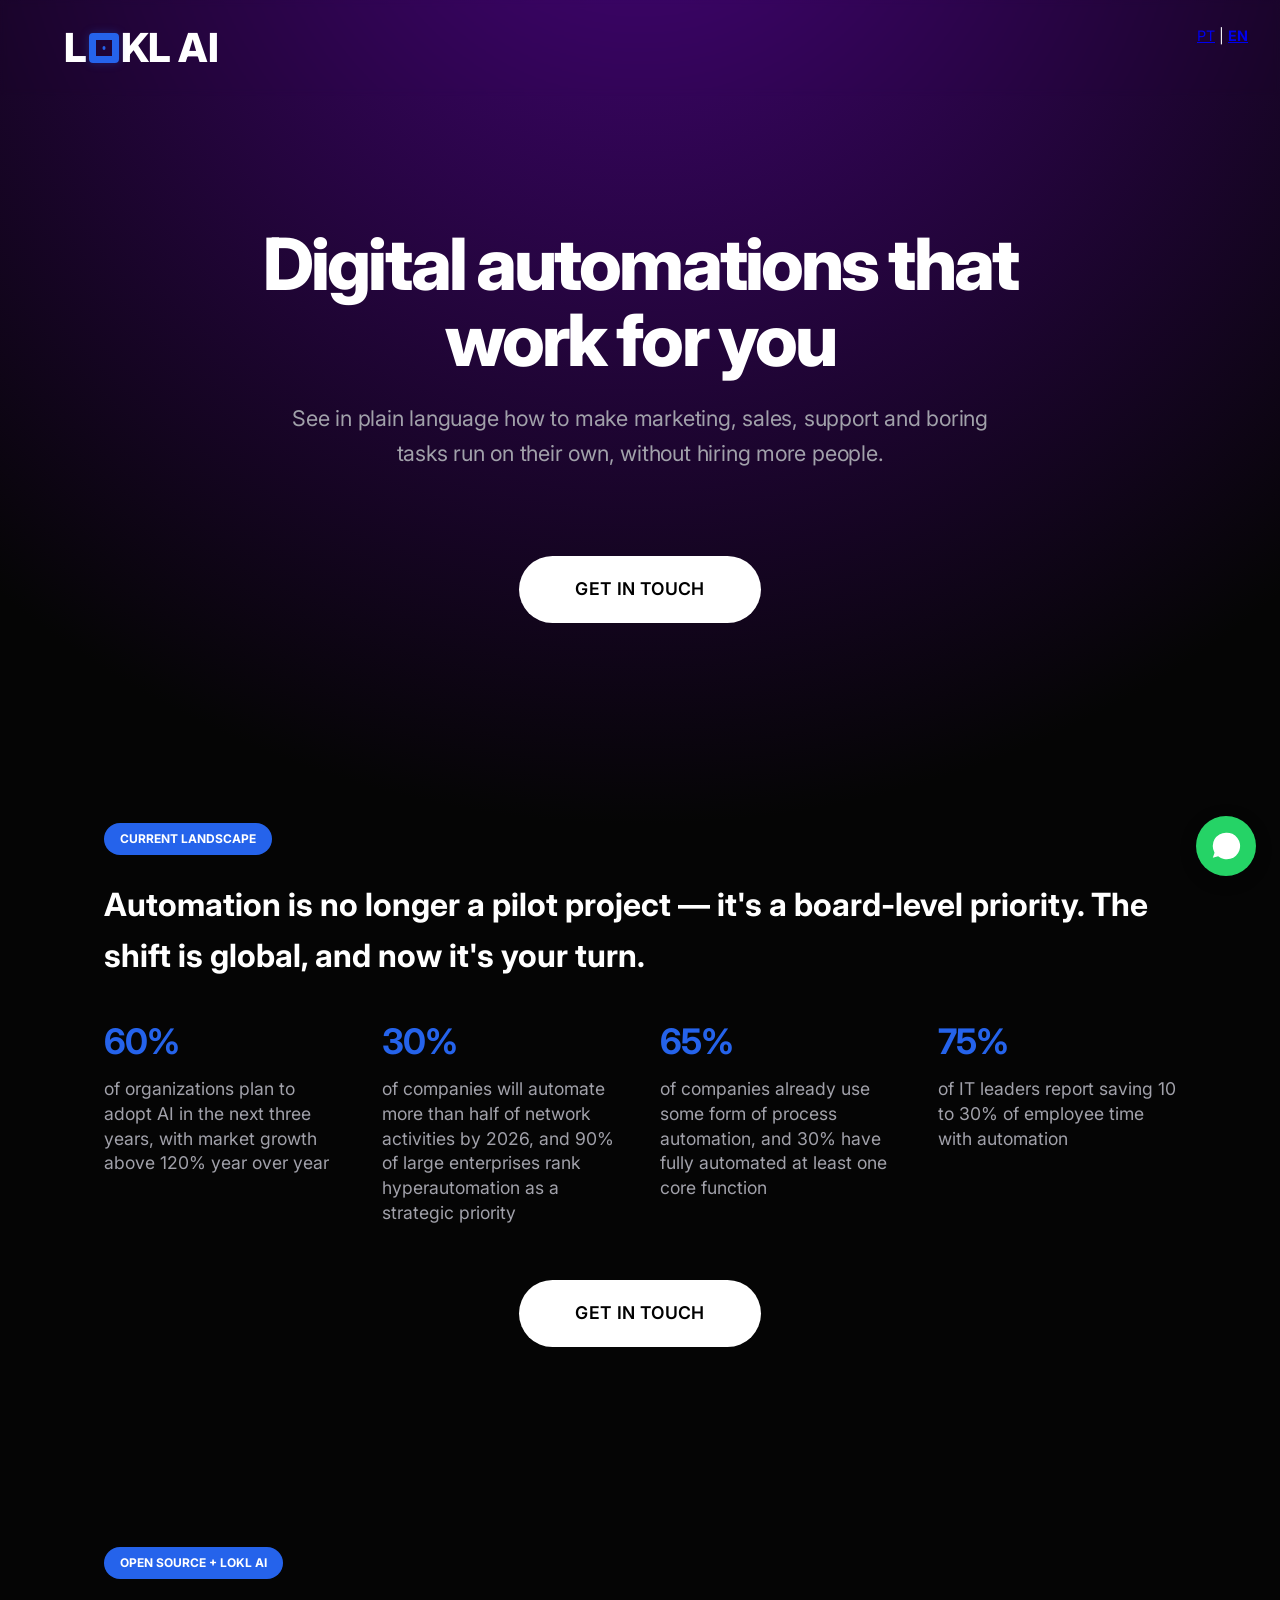
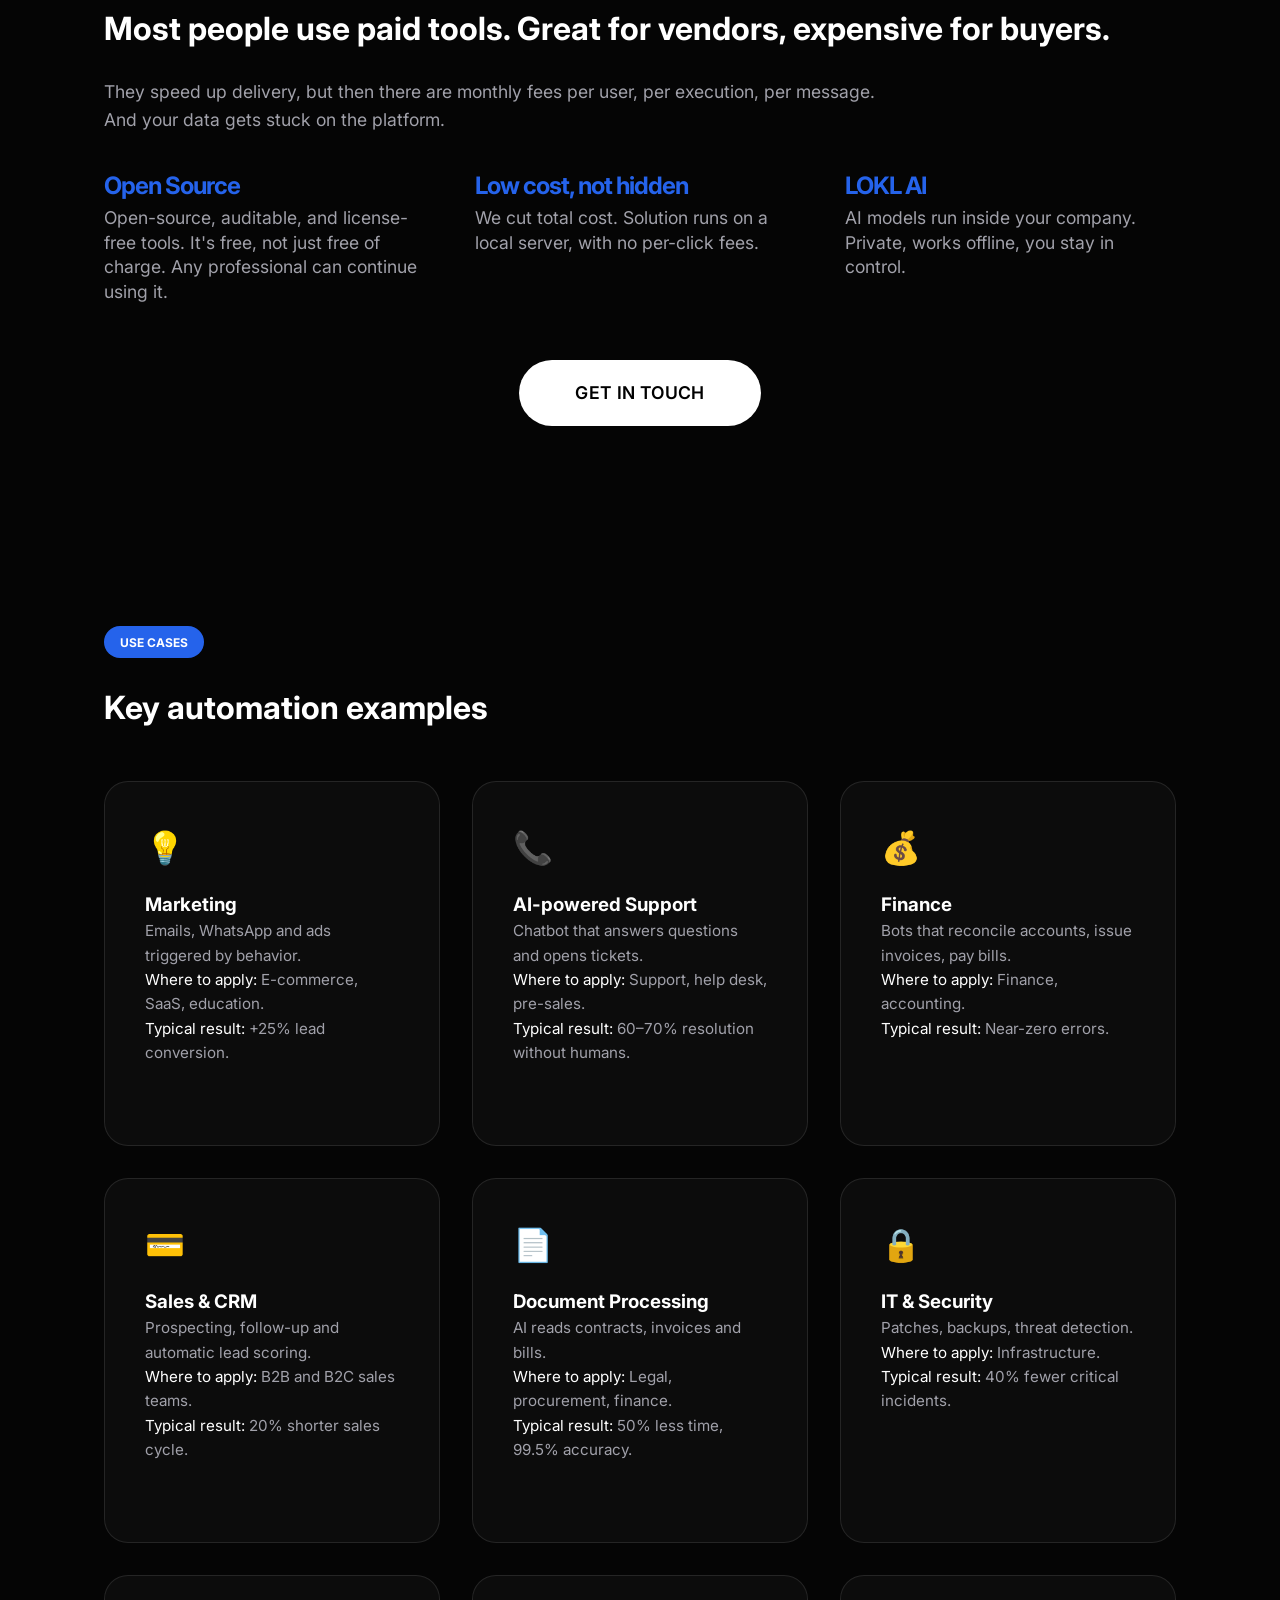
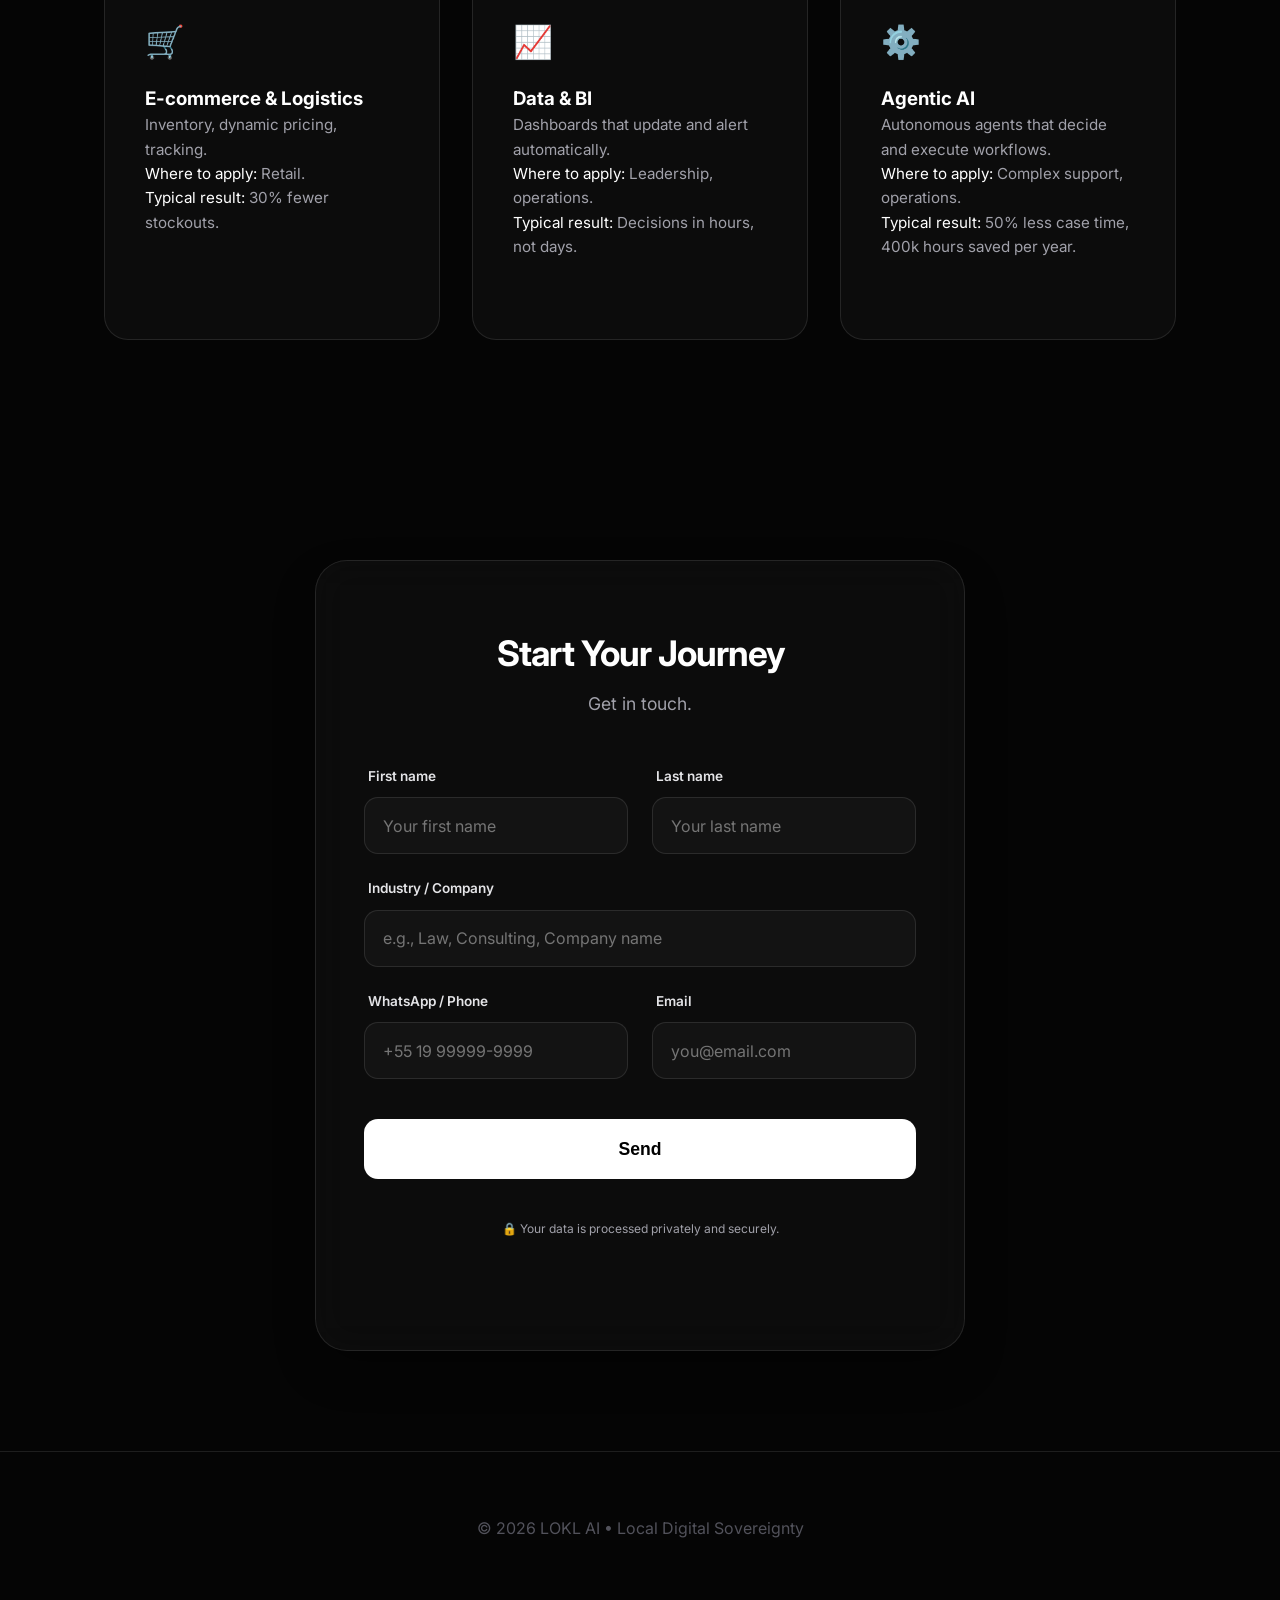
==== en/index.html @ a1f2c8d3 "Widget WA, ajustes diversos." ====
<!DOCTYPE html>
<html lang="en">
<head>
    <!-- Google tag (gtag.js) -->
    <script async src="https://www.googletagmanager.com/gtag/js?id=G-Y2LW115CS9"></script>
    <script>
      window.dataLayer = window.dataLayer || [];
      function gtag(){dataLayer.push(arguments);}
      gtag('js', new Date());

      gtag('config', 'G-Y2LW115CS9');
    </script>

    <meta charset="UTF-8">
    <title>Digital Automation Management in Campinas | Rafael Selmi</title>
    <meta name="description" content="Open-source automations with local AI. No expensive subscriptions. We map, build and manage your marketing, sales and support workflows.">
    <meta name="viewport" content="width=device-width, initial-scale=1">
    <meta name="robots" content="index, follow">
    <link rel="canonical" href="https://lokl.ai/en/">
    <link rel="alternate" hreflang="pt-BR" href="https://lokl.ai/">
    <link rel="alternate" hreflang="en" href="https://lokl.ai/en/">
    <link rel="alternate" hreflang="x-default" href="https://lokl.ai/">

    <!-- Open Graph -->
    <meta property="og:title" content="Digital Automation Management in Campinas">
    <meta property="og:description" content="Open-source solutions and Local AI for your business.">
    <meta property="og:type" content="website">
    <meta property="og:url" content="https://lokl.ai/en/">
    <meta property="og:image" content="https://lokl.ai/img/capa.jpg">

    <!-- Twitter -->
    <meta name="twitter:card" content="summary_large_image">

    <link rel="icon" href="/assets/favicon.ico">
    <link rel="apple-touch-icon" sizes="180x180" href="/assets/apple-touch-icon.png">
    <link rel="icon" type="image/png" sizes="32x32" href="/assets/favicon-32x32.png">
    <link rel="icon" type="image/png" sizes="16x16" href="/assets/favicon-16x16.png">
    <link rel="manifest" href="/assets/site.webmanifest">
    <link rel="preconnect" href="https://fonts.googleapis.com">
    <link href="https://fonts.googleapis.com/css2?family=Inter:wght@300;400;600;800&display=swap" rel="stylesheet">
    <link rel="stylesheet" href="/style.css">

<script type="application/ld+json">
{
  "@context": "https://schema.org",
  "@graph": [
    {
      "@type": "LocalBusiness",
      "name": "Rafael Selmi - Digital Automations",
      "description": "Implementation of open-source automations with local AI in Campinas",
      "url": "https://lokl.ai/en",
      "telephone": "+55-19-98882-0402",
      "address": {
        "@type": "PostalAddress",
        "addressLocality": "Campinas",
        "addressRegion": "SP",
        "addressCountry": "BR"
      },
      "areaServed": "Worldwide",
      "priceRange": "$$"
    },
    {
      "@type": "FAQPage",
      "mainEntity": [
        {
          "@type": "Question",
          "name": "Can I automate without paying a monthly fee?",
          "acceptedAnswer": {
            "@type": "Answer",
            "text": "Yes. Using open-source tools like n8n, Rasa and Ollama, you can run everything locally with zero license cost. You only pay for infrastructure, with no per-user or per-execution fees."
          }
        },
        {
          "@type": "Question",
          "name": "How long does it take to implement the first automation?",
          "acceptedAnswer": {
            "@type": "Answer",
            "text": "Simple projects like WhatsApp support or email sending take 5 to 10 business days. Projects with local AI and ERP/CRM integration take 3 to 6 weeks, depending on complexity."
          }
        },
        {
          "@type": "Question",
          "name": "Is my data safe with local AI?",
          "acceptedAnswer": {
            "@type": "Answer",
            "text": "Yes. With LOKL AI, models run inside your company, without sending data to external clouds. This ensures full privacy, LGPD compliance, and operation even offline."
          }
        },
        {
          "@type": "Question",
          "name": "Isn't open source more fragile than paid tools?",
          "acceptedAnswer": {
            "@type": "Answer",
            "text": "No. Tools like n8n and Rasa have active communities and auditable code. The difference is you're not locked to a vendor — any professional can continue the project."
          }
        },
        {
          "@type": "Question",
          "name": "What is the typical ROI of an automation project?",
          "acceptedAnswer": {
            "@type": "Answer",
            "text": "Clients report 11% to 30% team time savings, 40% fewer IT incidents, and up to 20% shorter sales cycles. Average payback is 3 to 6 months."
          }
        },
        {
          "@type": "Question",
          "name": "Do you serve outside Campinas?",
          "acceptedAnswer": {
            "@type": "Answer",
            "text": "Yes. Implementation is 100% remote for any country."
          }
        }
      ]
    }
  ]
}
</script>
</head>
<body>

    <div class="bg-glow"></div>

    <header>
        <a href="/en/" class="logo">L<span class="logo-frame"></span>kl AI</a>
        <nav class="lang-switch" style="position:absolute;right:2rem;top:1.5rem;font-size:0.9rem;">
            <a href="/" hreflang="pt-BR">PT</a> | <a href="/en/" hreflang="en"><strong>EN</strong></a>
        </nav>
    </header>

    <main>
    <section class="hero reveal">
        <h1>Digital automations that work for you</h1>
        <p>See in plain language how to make marketing, sales, support and boring tasks run on their own, without hiring more people.</p>
        <div class="cta-container">
            <a href="#contact" class="cta-button">GET IN TOUCH</a>
        </div>
    </section>

    <section class="infra-crisis reveal">
      <div class="crisis-content">
        <span class="badge">Current landscape</span>
        <h2>Automation is no longer a pilot project — it's a board-level priority. The shift is global, and now it's your turn.</h2>
        <div class="stats">
          <div class="stat-item"><strong>60%</strong> <span>of organizations plan to adopt AI in the next three years, with market growth above 120% year over year</span></div>
          <div class="stat-item"><strong>30%</strong> <span>of companies will automate more than half of network activities by 2026, and 90% of large enterprises rank hyperautomation as a strategic priority</span></div>
          <div class="stat-item"><strong>65%</strong> <span>of companies already use some form of process automation, and 30% have fully automated at least one core function</span></div>
          <div class="stat-item"><strong>75%</strong> <span>of IT leaders report saving 10 to 30% of employee time with automation</span></div>
        </div>
        <div class="cta-container"><a href="#contact" class="cta-button">GET IN TOUCH</a></div>
      </div>
    </section>

<section class="open-source">
  <div class="opensource-content">
    <span class="badge">Open Source + LOKL AI</span>
    <h2>Most people use paid tools. Great for vendors, expensive for buyers.</h2>
    <p>They speed up delivery, but then there are monthly fees per user, per execution, per message. And your data gets stuck on the platform.</p>
    <div class="opensource">
      <div class="opensource-item"><strong>Open Source</strong> <span>Open-source, auditable, and license-free tools. It's free, not just free of charge. Any professional can continue using it.</span></div>
      <div class="opensource-item"><strong>Low cost, not hidden</strong> <span>We cut total cost. Solution runs on a local server, with no per-click fees.</span></div>
      <div class="opensource-item"><strong>LOKL AI</strong> <span>AI models run inside your company. Private, works offline, you stay in control.</span></div>
    </div>
    <div class="cta-container"><a href="#contact" class="cta-button">GET IN TOUCH</a></div>
  </div>
</section>

    <section class="infra-crisis reveal">
        <div class="feature-content">
            <span class="badge">Use cases</span>
            <h2>Key automation examples</h2>
        </div>
            <div class="rag-grid">
                <div class="rag-item">
                    <div class="rag-icon">💡</div>
                        <h3>Marketing</h3>
                        <p>Emails, WhatsApp and ads triggered by behavior.<br>
                        <span>Where to apply:</span> E-commerce, SaaS, education.<br>
                    <span>Typical result:</span> +25% lead conversion.</p>
                </div>
                <div class="rag-item">
                    <div class="rag-icon">📞</div>
                    <h3>AI-powered Support</h3>
                        <p>Chatbot that answers questions and opens tickets.<br>
                        <span>Where to apply:</span> Support, help desk, pre-sales.<br>
                        <span>Typical result:</span> 60–70% resolution without humans.</p>
                </div>
                <div class="rag-item">
                    <div class="rag-icon">💰</div>
                        <h3>Finance</h3>
                        <p>Bots that reconcile accounts, issue invoices, pay bills.<br>
                        <span>Where to apply:</span> Finance, accounting.<br>
                        <span>Typical result:</span> Near-zero errors.</p>
                </div>
                <div class="rag-item">
                    <div class="rag-icon">💳</div>
                        <h3>Sales & CRM</h3>
                        <p>Prospecting, follow-up and automatic lead scoring.<br>
                        <span>Where to apply:</span> B2B and B2C sales teams.<br>
                        <span>Typical result:</span> 20% shorter sales cycle.</p>
                </div>
                <div class="rag-item">
                    <div class="rag-icon">📄</div>
                        <h3>Document Processing</h3>
                        <p>AI reads contracts, invoices and bills.<br>
                        <span>Where to apply:</span> Legal, procurement, finance.<br>
                        <span>Typical result:</span> 50% less time, 99.5% accuracy.</p>
                </div>
                <div class="rag-item">
                    <div class="rag-icon">🔒</div>
                        <h3>IT & Security</h3>
                        <p>Patches, backups, threat detection.<br>
                        <span>Where to apply:</span> Infrastructure.<br>
                        <span>Typical result:</span> 40% fewer critical incidents.</p>
                </div>
                <div class="rag-item">
                    <div class="rag-icon">🛒</div>
                        <h3>E-commerce & Logistics</h3>
                        <p>Inventory, dynamic pricing, tracking.<br>
                        <span>Where to apply:</span> Retail.<br>
                        <span>Typical result:</span> 30% fewer stockouts.</p>
                </div>
                <div class="rag-item">
                    <div class="rag-icon">📈</div>
                        <h3>Data & BI</h3>
                        <p>Dashboards that update and alert automatically.<br>
                        <span>Where to apply:</span> Leadership, operations.<br>
                        <span>Typical result:</span> Decisions in hours, not days.</p>
                </div>
                <div class="rag-item">
                    <div class="rag-icon">⚙️</div>
                        <h3>Agentic AI</h3>
                        <p>Autonomous agents that decide and execute workflows.<br>
                        <span>Where to apply:</span> Complex support, operations.<br>
                        <span>Typical result:</span> 50% less case time, 400k hours saved per year.</p>
                </div>
        </div>
    </section>

    <section id="contact" class="contact-section reveal">
        <div class="contact-container">
            <h2>Start Your Journey</h2>
            <p>Get in touch.</p>
            <form class="contact-form" action="https://formspree.io/f/xwvrzway" method="POST">
                <div class="form-row">
                    <div class="form-group">
                        <label>First name</label>
                        <input type="text" name="firstName" placeholder="Your first name" required>
                    </div>
                    <div class="form-group">
                        <label>Last name</label>
                        <input type="text" name="lastName" placeholder="Your last name" required>
                    </div>
                </div>
                
                <div class="form-group">
                    <label>Industry / Company</label>
                    <input type="text" name="businessArea" placeholder="e.g., Law, Consulting, Company name">
                </div>

                <div class="form-row">
                    <div class="form-group">
                        <label>WhatsApp / Phone</label>
                        <input type="tel" name="whatsapp" placeholder="+55 19 99999-9999" required>
                    </div>
                    <div class="form-group">
                        <label>Email</label>
                        <input type="email" name="email" placeholder="you@email.com" required>
                    </div>
                </div>

                <button type="submit" class="cta-button-form">Send</button>
                <p class="subtitle" style="font-size: 0.75rem; margin-top: 1rem; text-align: center;">
                    🔒 Your data is processed privately and securely.
                </p>
            </form>
        </div>
    </section>
</main>

    <footer>
        <div class="footer-content">
            <p>&copy; 2026 LOKL AI • Local Digital Sovereignty</p>
        </div>
    </footer>

    <script src="/script.js"></script>

    <!-- WIDGET LOKLAI -->
    <div class="lk-chat-btn" id="lkBtn" aria-label="Abrir chat">
      <svg viewBox="0 0 24 24"><path d="M17.5 14.3c-.3-.2-1.7-.8-2-1-.3-.2-.5-.2-.7.2-.2.3-.8 1-1 1.2-.2.2-.4.2-.7.1-1-.3-2-1-2.7-1.8-.7-.7-1.2-1.6-1.3-1.8-.1-.3 0-.5.1-.7l.5-.6c.1-.2.2-.4.2-.6 0-.2 0-.4-.1-.5L9 7.2c-.2-.5-.5-.4-.7-.4h-.6C7.4 6.8 7 7 6.8 7.4c-.5 1-.5 2 0 3.6.7 1.3 1.6 2.5 2.7 3.6 1.1 1.1 2.3 2 3.6 2.7 1.6.5 2.6.5 3.6 0.4-.2.6-.6.4-1l-.2-.6c-.1-.2-.3-.4z"/><path d="M12 2a10 10 0 0 0-8.6 15l-1.3 3.9 4-1.3A10 10 0 1 0 12 2z"/></svg>
    </div>

    <div class="lk-chat" id="lkChat">
      <div class="lk-h">
        <div class="lk-h-avatar">L</div>
        <div><h4>Loklai</h4><span>Responde em segundos</span></div>
      </div>
      <div class="lk-m" id="lkMsgs"></div>
      <div class="lk-i">
        <input id="lkInput" placeholder="Digite..." autocomplete="off">
        <button id="lkSend">Enviar</button>
      </div>
    </div>

<script src="/widget_v5.js?v=5"></script>
<script src="/form-abandono.js?v=1"></script>

</body>
</html>
---- style.css ----
:root {
    --primary: #ffffff;
    --accent: #2563eb;
    --accent-gradient: linear-gradient(135deg, #2563eb 0%, #7c3aed 100%);
    --bg-dark: #050505;
    --glass: rgba(255, 255, 255, 0.03);
    --border: rgba(255, 255, 255, 0.1);
    --text-muted: #a1a1aa;
}

* { margin: 0; padding: 0; box-sizing: border-box; }

body {
    font-family: 'Inter', sans-serif;
    background-color: var(--bg-dark);
    color: var(--primary);
    overflow-x: hidden;
    line-height: 1.6;
}

/* Fundo Animado */
.bg-glow {
    position: fixed;
    top: 0; left: 0; width: 100%; height: 100%;
    background: radial-gradient(circle at 50% -20%, #440477 0%, #050505 80%);
    z-index: -1;
}

/* --- REVISÃO: LOGO TIPOGRÁFICO --- */
header {
    padding: 1rem 5%; /* Ajuste sutil de padding */
    display: flex;
    justify-content: space-between;
    align-items: center;
    -webkit-backdrop-filter: blur(3px);
    backdrop-filter: blur(3px);
    /* background: rgba(30, 27, 75, 0.3); /* Fundo sutil para o blur funcionar */
    position: sticky;
    top: 0; z-index: 100;
    /* border-bottom: 1px solid var(--border); /* Linha divisória fina */
}

/* --- CORREÇÃO: LOGO TIPOGRÁFICO --- */
.logo {
    font-family: 'Inter', sans-serif;
    font-weight: 800; /* Extra Bold para mais destaque */
    font-size: 2.5rem; /* Aumentamos a escala */
    letter-spacing: -0.01em;
    color: var(--primary);
    display: flex;
    align-items: center;
    text-decoration: none;
    text-transform: uppercase; /* Caixa alta para diferenciar do texto comum */
}

/* O "O" como um Frame Tecnológico */
.logo .logo-frame {
    display: inline-block;
    width: 30px;
    height: 30px;
    border: 7px solid var(--accent); /* Apenas o contorno em azul */
    border-radius: 4px; /* Cantos menos arredondados, mais industrial */
    margin: 0 2px;
    position: relative;
    box-shadow: 0 0 10px rgba(37, 99, 235, 0.3); /* Brilho sutil (glow) */
}

/* Um detalhe dentro do frame (opcional, simula um cursor ou núcleo) */
.logo .logo-frame::after {
    content: '';
    position: absolute;
    top: 50%; left: 50%;
    width: 3px; height: 4px;
    background: var(--accent);
    border-radius: 50%;
    transform: translate(-50%, -50%);
}

.logo:hover .logo-frame {
    border-color: #fff;
    box-shadow: 0 0 15px rgba(255, 255, 255, 0.5);
    transition: all 0.3s ease;
}

/* Esconde o "O" original do texto no HTML */
.logo span {
    display: none;
}

/* Ajuste para o logo em mobile */
@media (max-width: 480px) {
    .logo {
        font-size: 1.8rem; /* Diminui um pouco para não vazar a tela */
    }
    .logo .logo-frame {
        width: 22px;
        height: 22px;
        border-width: 5px;
    }
}

/* Hero Section */
.hero {
    padding: 130px 5% 80px; /* Aumentamos o respiro superior */
    text-align: center;
    max-width: 1024px; /* Estreitamos para a leitura não ficar cansativa */
    margin: 0 auto;
}

.hero h1 {
    font-size: clamp(2.8rem, 7vw, 4.5rem); /* Fonte levemente maior */
    font-weight: 800;
    line-height: 1.05; /* Título mais compacto e imponente */
    letter-spacing: -0.04em; /* Letras mais próximas, estilo Apple/Premium */
    margin-bottom: 1.5rem;
}

.hero p {
    font-size: 1.35rem; /* Texto de apoio mais legível */
    color: var(--text-muted);
    max-width: 700px;
    margin: 0 auto 3.5rem;
    font-weight: 400;
    line-height: 1.6;
    letter-spacing: -0.01em;
}

.hero .cta-container {
    padding-top: 30px;
}

.hero .cta-button {
    padding: 1.2rem 3.5rem;
    font-size: 1.1rem;
    letter-spacing: 0.02em;
}

/* Botões */
.cta-button {
    background: #ffffff; color: #000000;
    padding: 1rem 3rem; border-radius: 100px;
    text-decoration: none; font-weight: 600;
    transition: all 0.3s ease; display: inline-block;
}

.cta-button:hover {
    transform: translateY(-3px);
    box-shadow: 0 15px 30px rgba(37, 99, 235, 0.3);
    background: var(--accent);
    color: #fff; 
}

/* Infra Crisis Section */
.infra-crisis {
    padding: 80px 5%;
    max-width: 1200px;
    margin: 40px auto;
}

.badge {
    background: var(--accent);
    padding: 0.4rem 1rem; border-radius: 50px;
    font-size: 0.75rem; font-weight: 700;
    text-transform: uppercase; display: inline-block; margin-bottom: 1.5rem;
}

.infra-crisis h2 { font-size: clamp(1rem, 5vw, 2rem); margin-bottom: 1.5rem}
.infra-crisis h2 span { color: var(--text-muted); font-weight: 400; }
.infra-crisis p { color: var(--text-muted); max-width: 800px; font-size: 1.1rem; margin-bottom: 2.5rem; }
.infra-crisis .cta-button {
    padding: 1.2rem 3.5rem;
    font-size: 1.1rem;
    letter-spacing: 0.02em;
    text-transform: none; /* Mantém amigável, sem gritar em Caps Lock */
}

/* Ajuste para 4 colunas de impacto */
.stats { 
    display: grid;
    grid-template-columns: repeat(auto-fit, minmax(200px, 1fr));
    gap: 2.5rem; 
    margin-top: 2rem;
}

.stat-item strong { 
    display: block; 
    font-size: 2.2rem; /* Aumentei um pouco o destaque numérico */
    color: var(--accent); 
    letter-spacing: -1px;
    margin-bottom: 0.5rem;
}

.stat-item span { 
    font-size: 1.1rem; 
    color: #a1a1aa; 
    line-height: 1.4;
    display: block;
}

/* Open Source */
.open-source {
    padding: 80px 5%;
    max-width: 1200px;
    margin: 40px auto;
}

.open-source h2 { font-size: clamp(1rem, 5vw, 2rem); margin-bottom: 1.5rem}
.open-source h2 span { color: var(--text-muted); font-weight: 400; }
.open-source p { color: var(--text-muted); max-width: 800px; font-size: 1.1rem; margin-bottom: 2.5rem; }
.open-source .cta-button {
    padding: 1.2rem 3.5rem;
    font-size: 1.1rem;
    letter-spacing: 0.02em;
    text-transform: none; /* Mantém amigável, sem gritar em Caps Lock */
}

.opensource { 
    display: grid;
    grid-template-columns: repeat(auto-fit, minmax(200px, 1fr));
    gap: 2.5rem; 
    margin-top: 2rem;
}

.opensource-item strong { 
    display: block; 
    font-size: 1.5rem; /* Aumentei um pouco o destaque numérico */
    line-height: 1.5rem;
    color: var(--accent); 
    letter-spacing: -1px;
    margin-bottom: 0.5rem;
}

.opensource-item span { 
    font-size: 1.1rem; 
    color: #a1a1aa; 
    line-height: 1.4;
    display: block;
}

.open-source .cta-container {
    padding-top: 55px;
    text-align: center;
}
/* Main Features */
.rag-feature {
    padding: 80px 5%;
    max-width: 1200px;
    margin: 0 auto;
    text-align: center;
}

.rag-grid {
    display: grid;
    grid-template-columns: repeat(auto-fit, minmax(250px, 1fr));
    gap: 2rem;
    margin-top: 3rem;
}

.rag-item {
    background: var(--glass);
    padding: 2.5rem;
    border-radius: 24px;
    border: 1px solid var(--border);
    transition: transform 0.3s ease;
}

.rag-item:hover {
    transform: translateY(-5px);
    border-color: var(--accent);
}

.rag-icon {
    font-size: 2rem;
    margin-bottom: 1rem;
}

.rag-item h4 {
    margin-bottom: 0.8rem;
    color: var(--primary);
}

.rag-item p {
    font-size: 0.95rem;
    color: var(--text-muted);
}

.rag-item p span {
    color: white;
    font-weight: 400;
}

/* Features */
.features {
    display: grid;
    grid-template-columns: repeat(auto-fit, minmax(300px, 1fr));
    gap: 2rem; padding: 4rem 5%;
}

.feature-card {
    background: var(--glass);
    padding: 3rem 2rem; 
    border-radius: 24px;
    border: 1px solid var(--border);
    backdrop-filter: blur(10px);
    display: flex;
    flex-direction: column;
    height: 100%; /* Garante que todos os cards tenham a mesma altura */
}

.feature-card h3 { 
    font-size: 1.4rem; 
    margin-bottom: 1.2rem;
    letter-spacing: -0.02em; /* Títulos mais elegantes */
}

.feature-card p { 
    color: var(--text-muted); 
    font-size: 1rem; 
    line-height: 1.5;
}

.infra-crisis .cta-container {
    padding-top: 55px;
    text-align: center;
}

/* Formulário de Contacto */
.contact-section { 
    padding: 100px 5%; 
    display: flex;
    justify-content: center; /* Garante centralização horizontal */
}

.contact-container {
    width: 100%;
    max-width: 650px; 
    background: var(--glass); 
    padding: 4rem 3rem;
    border-radius: 32px; 
    border: 1px solid var(--border);
    backdrop-filter: blur(20px);
    box-shadow: 0 20px 40px rgba(0,0,0,0.3);
}

.contact-container h2 { 
    text-align: center; 
    margin-bottom: 0.5rem; 
    font-size: 2.2rem; 
    letter-spacing: -1px;
}

.contact-container p { 
    text-align: center; 
    color: var(--text-muted); 
    margin-bottom: 3rem; 
    font-size: 1.1rem;
}

.contact-form { 
    display: flex;
    flex-direction: column;
    gap: 1.5rem; 
}

.form-row { 
    display: grid; 
    grid-template-columns: 1fr 1fr; 
    gap: 1.5rem; 
}

.form-group { 
    display: flex; 
    flex-direction: column; 
    gap: 0.6rem; 
}

.form-group label { 
    font-size: 0.85rem; 
    font-weight: 600; 
    color: #e4e4e7; 
    margin-left: 4px;
}

.form-group input {
    background: rgba(255, 255, 255, 0.03); 
    border: 1px solid var(--border);
    padding: 1.1rem; 
    border-radius: 14px; 
    color: #fff;
    font-family: inherit;
    font-size: 1rem;
    transition: all 0.3s ease;
    width: 100%;
}

.form-group input:focus {
    outline: none;
    border-color: var(--accent);
    background: rgba(255, 255, 255, 0.07);
    box-shadow: 0 0 0 4px rgba(37, 99, 235, 0.1);
}

.cta-button-form {
    background: #fff; 
    color: #000; 
    border: none;
    padding: 1.2rem; 
    border-radius: 14px; 
    font-weight: 700;
    font-size: 1.1rem;
    cursor: pointer; 
    margin-top: 1rem; 
    transition: all 0.3s ease;
}

.cta-button-form:hover { 
    background: var(--accent); 
    color: #fff; 
    transform: translateY(-2px);
}

/* Ajuste Responsivo */
@media (max-width: 600px) {
    .form-row { 
        grid-template-columns: 1fr; 
    }
    .contact-container {
        padding: 2.5rem 1.5rem;
    }
}

/* Footer */
footer { padding: 4rem 5%; text-align: center; border-top: 1px solid var(--border); color: #52525b; }

/* Animações */
.reveal { opacity: 0; transform: translateY(30px); transition: all 0.8s ease-out; }
.reveal.active { opacity: 1; transform: translateY(0); }

@media (max-width: 768px) {
    .form-row { grid-template-columns: 1fr; }
    .hero { padding-top: 80px; }
}

/* ===== LOKLAI WIDGET WHATSAPP - 1 CLIQUE ===== */
.lk-chat-btn{position:fixed;bottom:24px;right:24px;width:60px;height:60px;background:#25D366;border-radius:50%;display:flex;align-items:center;justify-content:center;box-shadow:0 4px 16px rgba(0,0,0,.25);cursor:pointer;z-index:9999;transition:transform.2s}
.lk-chat-btn:hover{transform:scale(1.07)}
.lk-chat-btn svg{width:32px;height:32px;fill:#fff}

.lk-chat{position:fixed;bottom:100px;right:24px;width:360px;max-width:calc(100vw - 32px);height:500px;background:#0b141a;border-radius:16px;box-shadow:0 12px 40px rgba(0,0,0,.4);display:none;flex-direction:column;overflow:hidden;z-index:9999;font-family:system-ui,-apple-system,Segoe UI,Roboto,sans-serif;border:1px solid #222d34}
.lk-chat.open{display:flex;animation:lkUp.25s ease}

@keyframes lkUp{from{opacity:0;transform:translateY(20px)}to{opacity:1;transform:translateY(0)}}

.lk-h{background:#202c33;color:#e9edef;padding:14px 16px;display:flex;align-items:center;gap:12px;border-bottom:1px solid #222d34}
.lk-h-avatar{width:40px;height:40px;background:#25D366;border-radius:50%;display:flex;align-items:center;justify-content:center;font-weight:600;color:#0b141a}
.lk-h h4{margin:0;font-size:15px;font-weight:600}
.lk-h span{font-size:12px;color:#8696a0}

.lk-m{flex:1;padding:16px;overflow-y:auto;background:#0b141a;background-image:url("data:image/svg+xml,%3Csvg width='100' height='100' viewBox='0 0 100 100' xmlns='http://www.w3.org/2000/svg'%3E%3Cpath d='M0 0h100v100H0z' fill='none'/%3E%3Cpath d='M20 20c10-10 30-10 40 0s10 30 0 40-30 10-40 0-10-30 0-40z' fill='%23111b21' fill-opacity='0.3'/%3E%3C/svg%3E")}
.lk-b{max-width:78%;padding:9px 12px;border-radius:8px;margin-bottom:10px;font-size:14px;line-height:1.4;word-wrap:break-word}
.lk-bot{background:#202c33;color:#e9edef;border-top-left-radius:2px}
.lk-user{background:#005c4b;color:#e9edef;margin-left:auto;border-top-right-radius:2px}
.lk-cta{text-align:center;margin:14px 0}
.lk-cta a{background:#25D366;color:#0b141a;padding:11px 20px;border-radius:24px;text-decoration:none;font-size:14px;font-weight:600;display:inline-block;transition:.2s}
.lk-cta a:hover{background:#1ebe5d}

.lk-i{display:flex;padding:10px;background:#202c33;gap:8px;align-items:center;border-top:1px solid #222d34}
.lk-i input{flex:1;padding:11px 14px;border:none;border-radius:20px;outline:none;background:#2a3942;color:#e9edef;font-size:14px}
.lk-i input::placeholder{color:#8696a0}
.lk-i button{background:#25D366;color:#0b141a;border:none;padding:10px 16px;border-radius:20px;cursor:pointer;font-weight:600;font-size:14px}
.lk-i button:hover{background:#1ebe5d}

@media(max-width:480px){.lk-chat{right:16px;left:16px;width:auto;bottom:84px;height:50vh}}
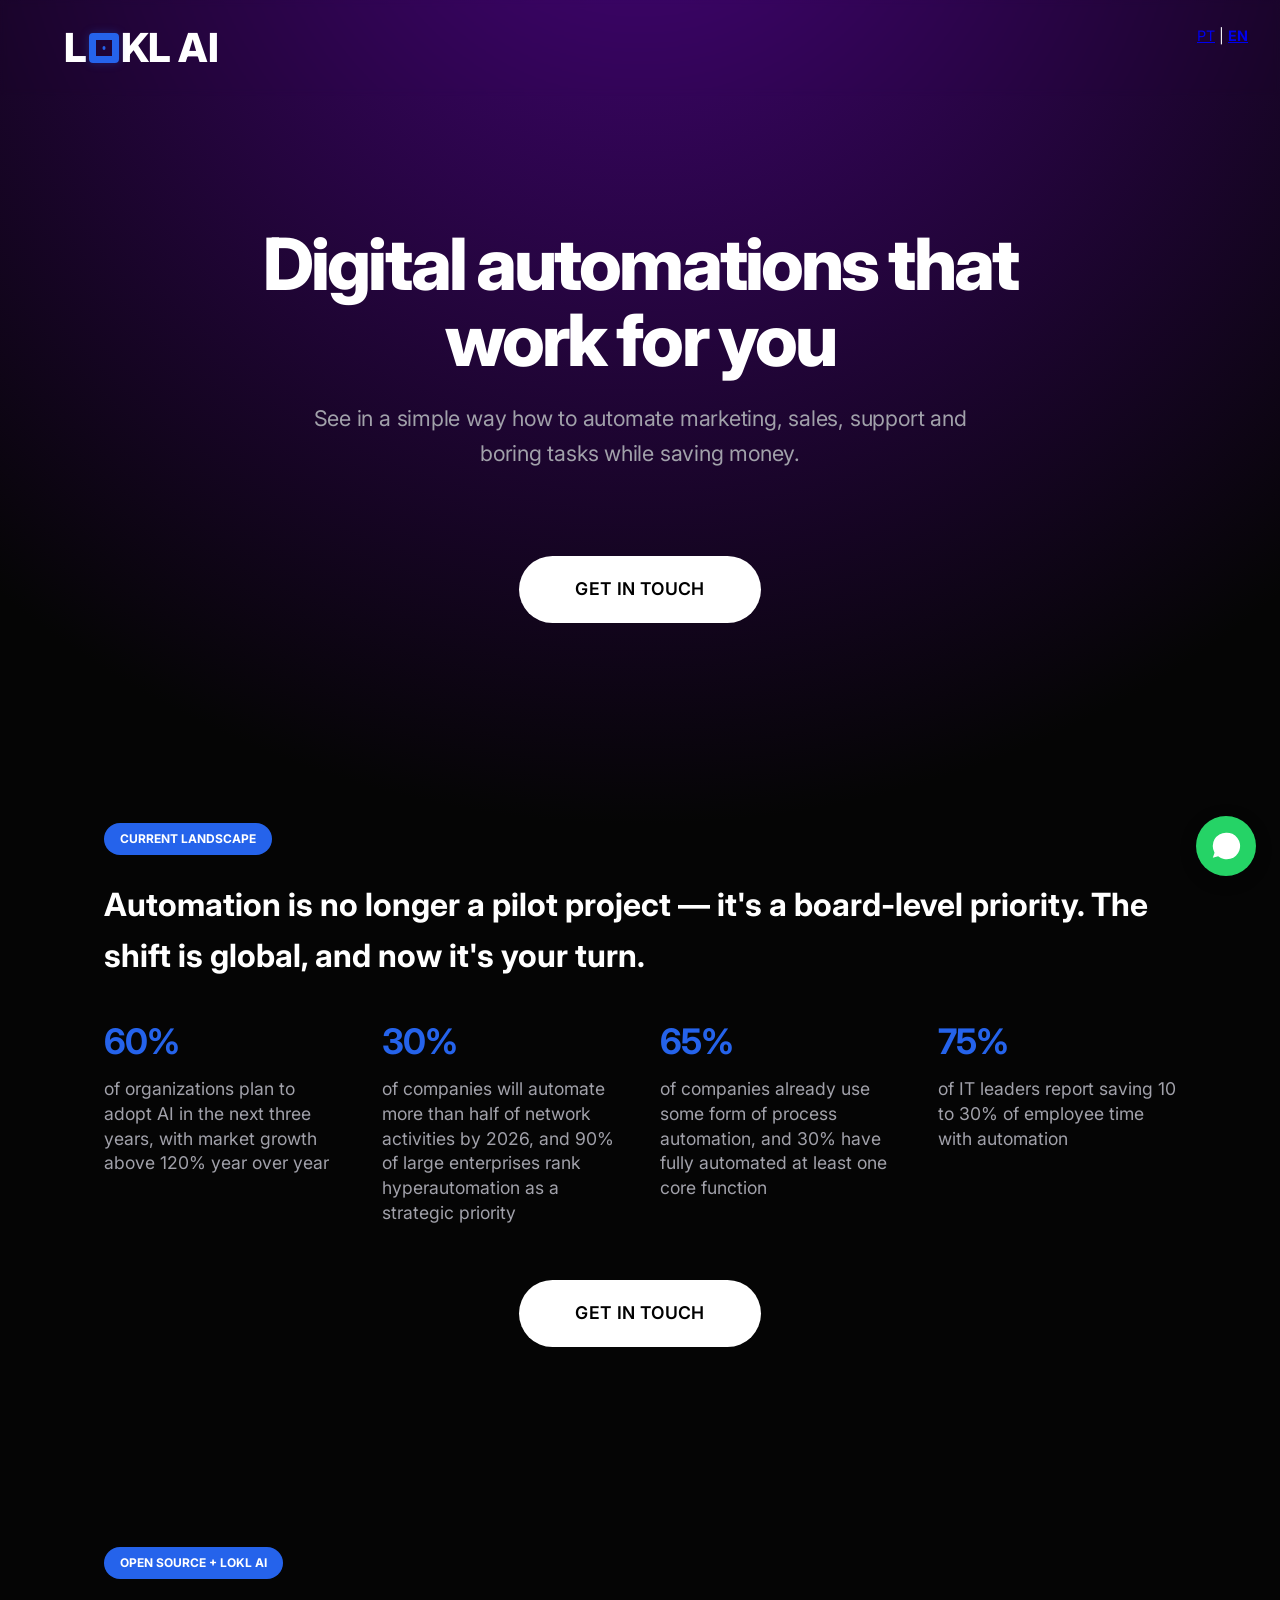
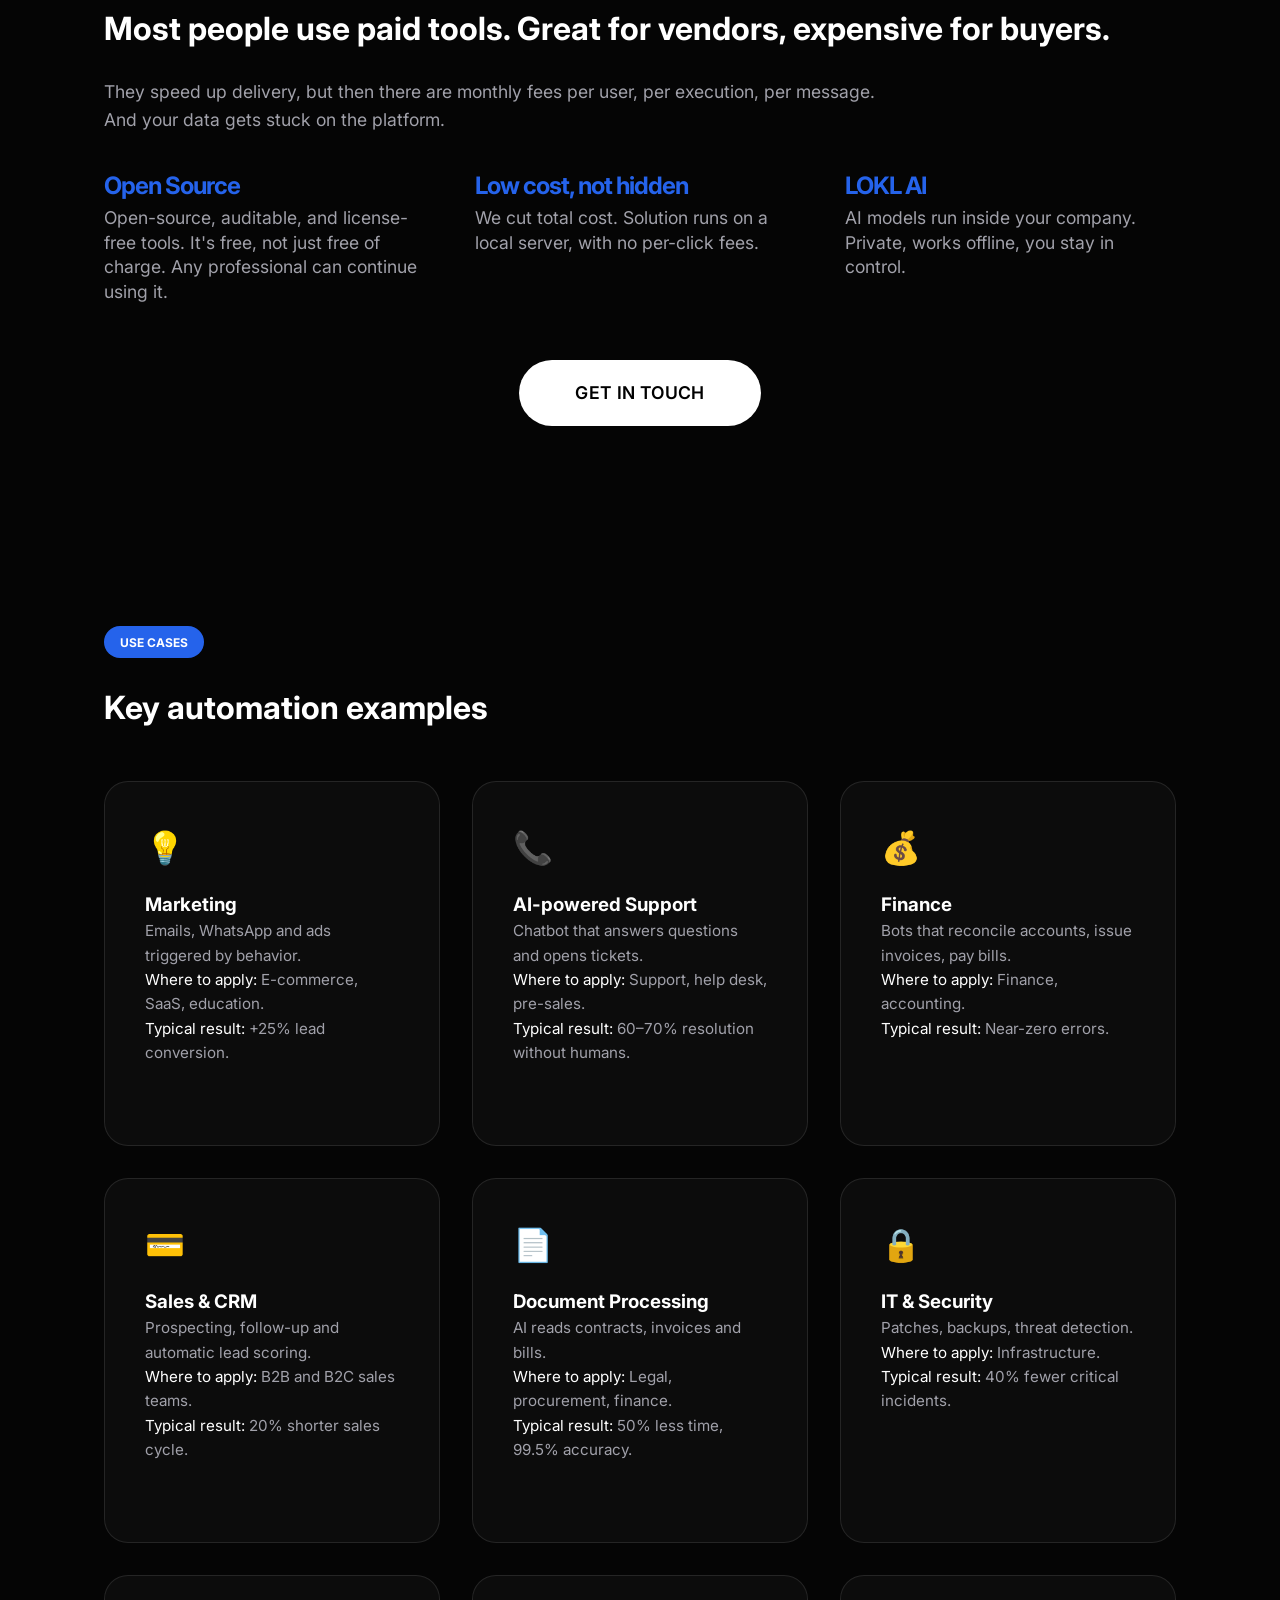
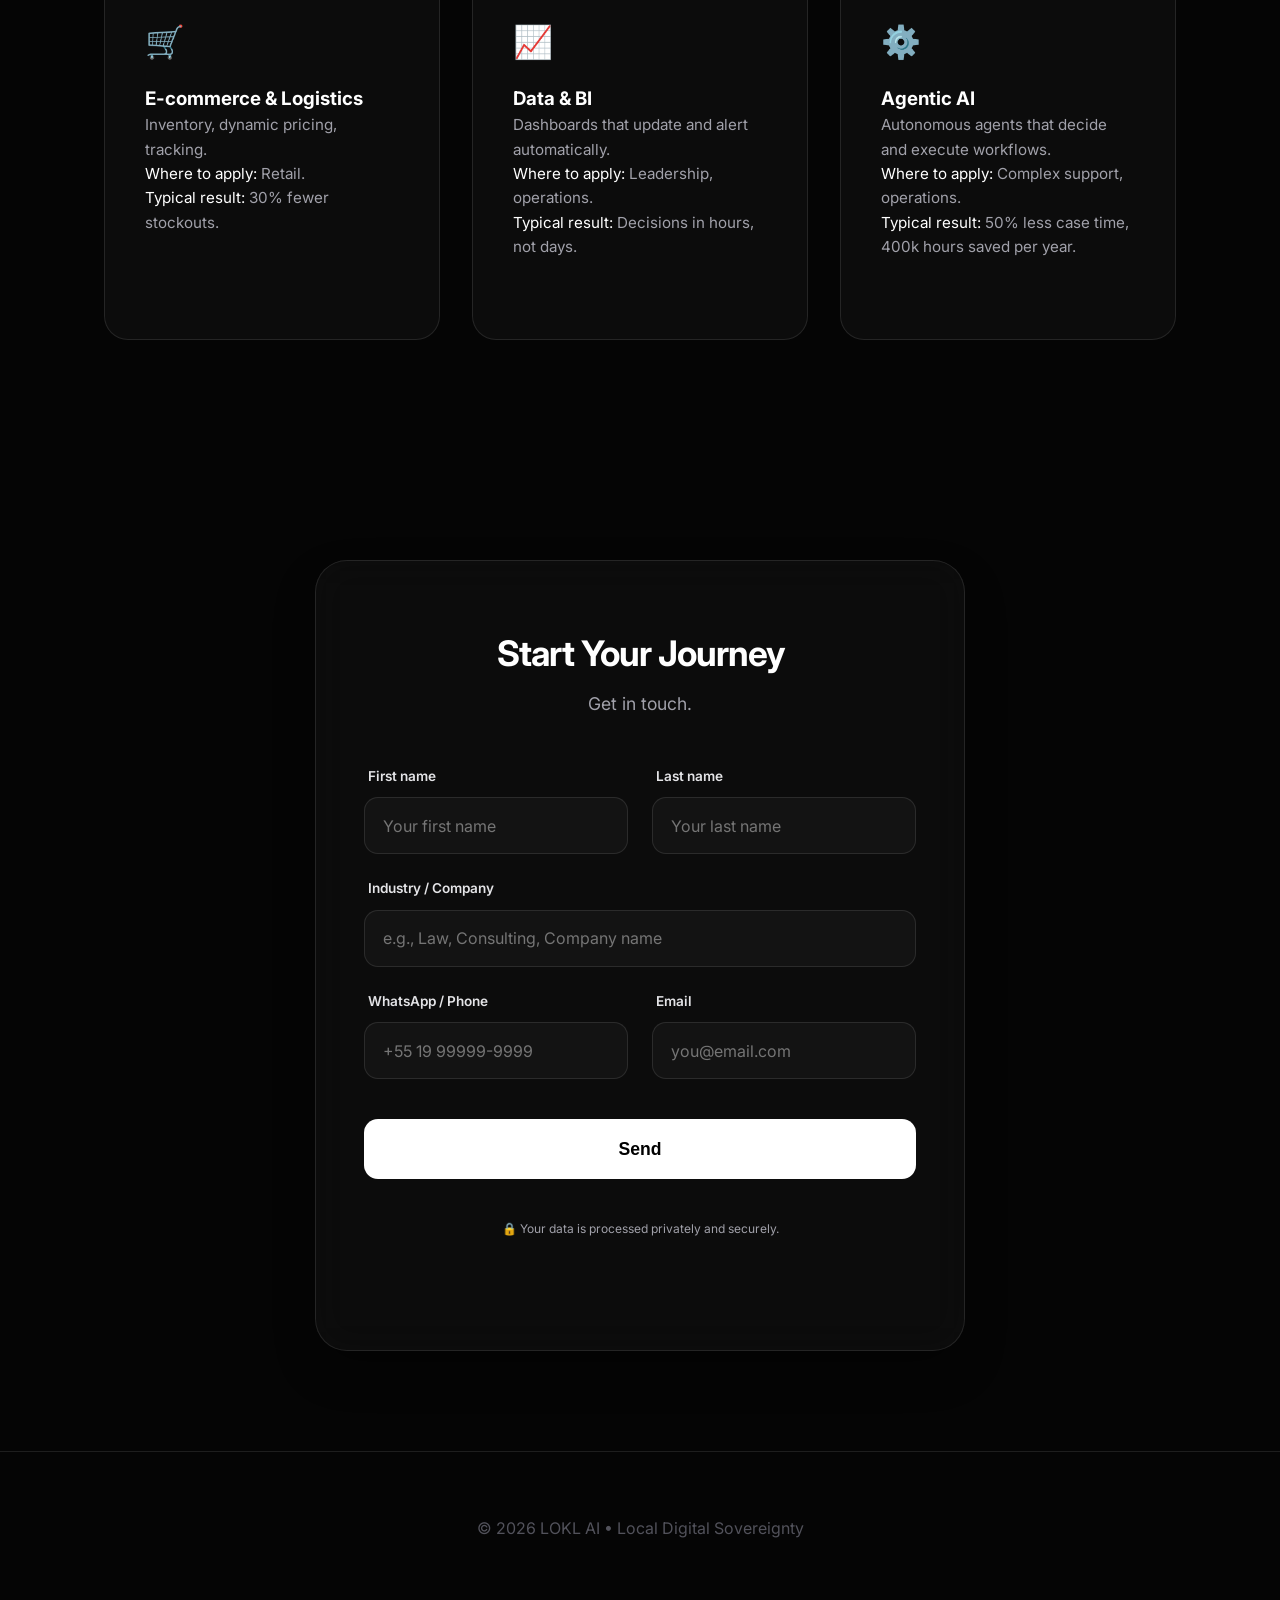
==== commit 4aced588: "Main title updates." ====
--- a/en/index.html
+++ b/en/index.html
@@ -130,7 +130,7 @@
     <main>
     <section class="hero reveal">
         <h1>Digital automations that work for you</h1>
-        <p>See in plain language how to make marketing, sales, support and boring tasks run on their own, without hiring more people.</p>
+        <p>See in a simple way how to automate marketing, sales, support and boring tasks while saving money.</p>
         <div class="cta-container">
             <a href="#contact" class="cta-button">GET IN TOUCH</a>
         </div>
@@ -293,7 +293,7 @@
     <div class="lk-chat" id="lkChat">
       <div class="lk-h">
         <div class="lk-h-avatar">L</div>
-        <div><h4>Loklai</h4><span>Responde em segundos</span></div>
+        <div><h4>LOKL AI</h4><span>Answer in seconds</span></div>
       </div>
       <div class="lk-m" id="lkMsgs"></div>
       <div class="lk-i">
@@ -302,7 +302,7 @@
       </div>
     </div>
 
-<script src="/widget_v5.js?v=5"></script>
+<script src="/widget.js?v=5"></script>
 <script src="/form-abandono.js?v=1"></script>
 
 </body>
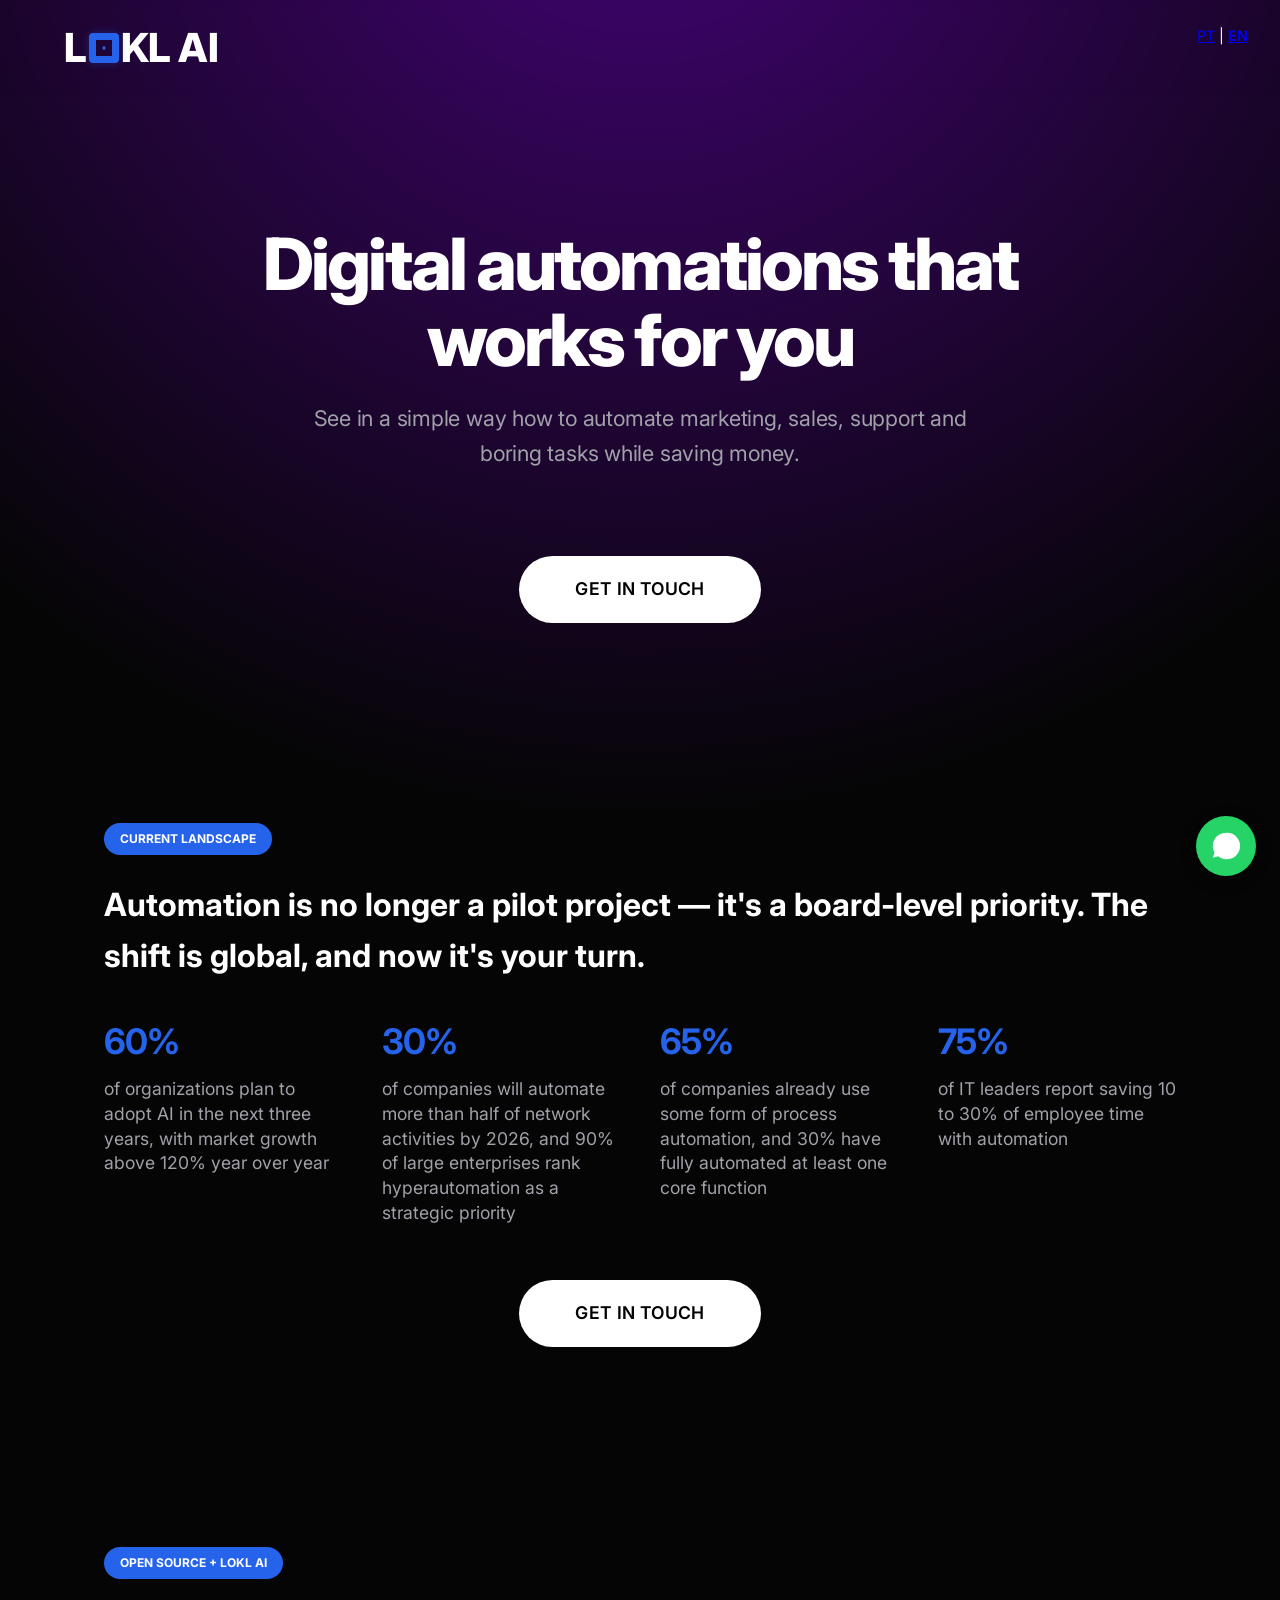
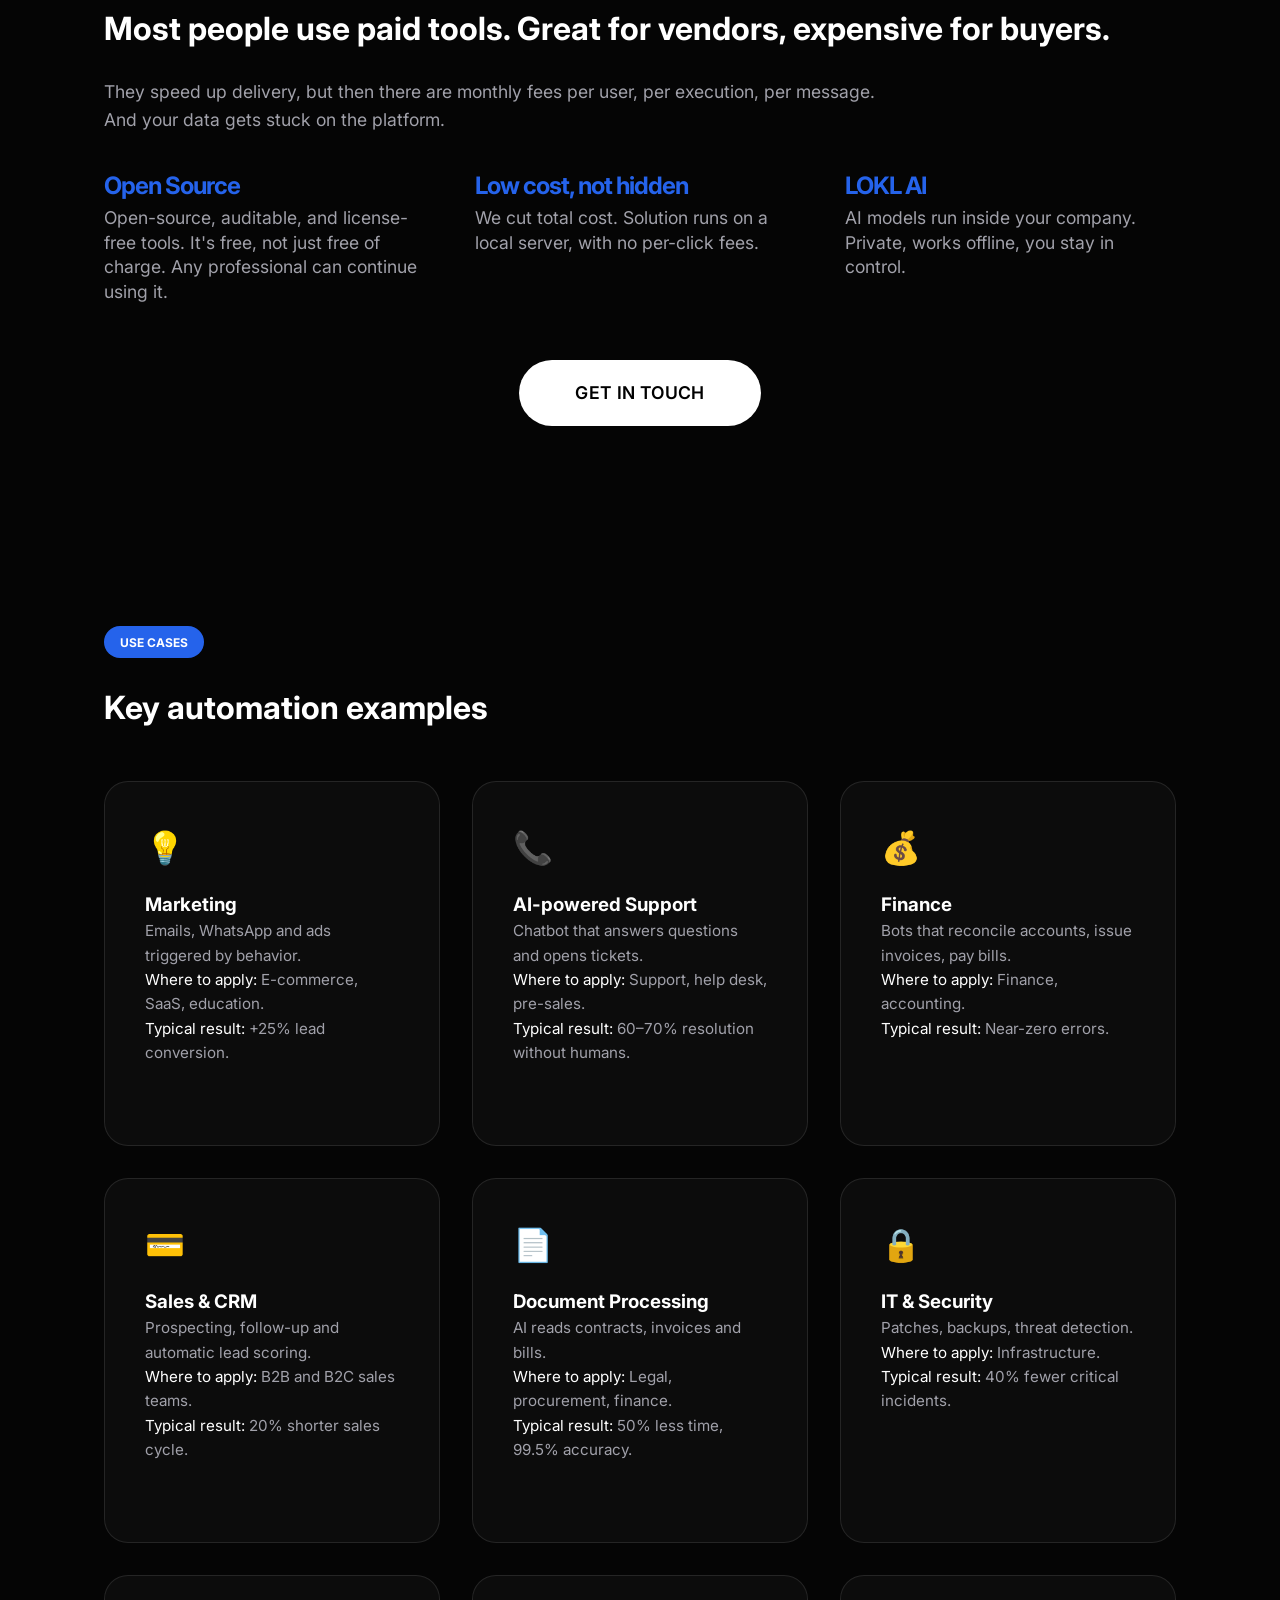
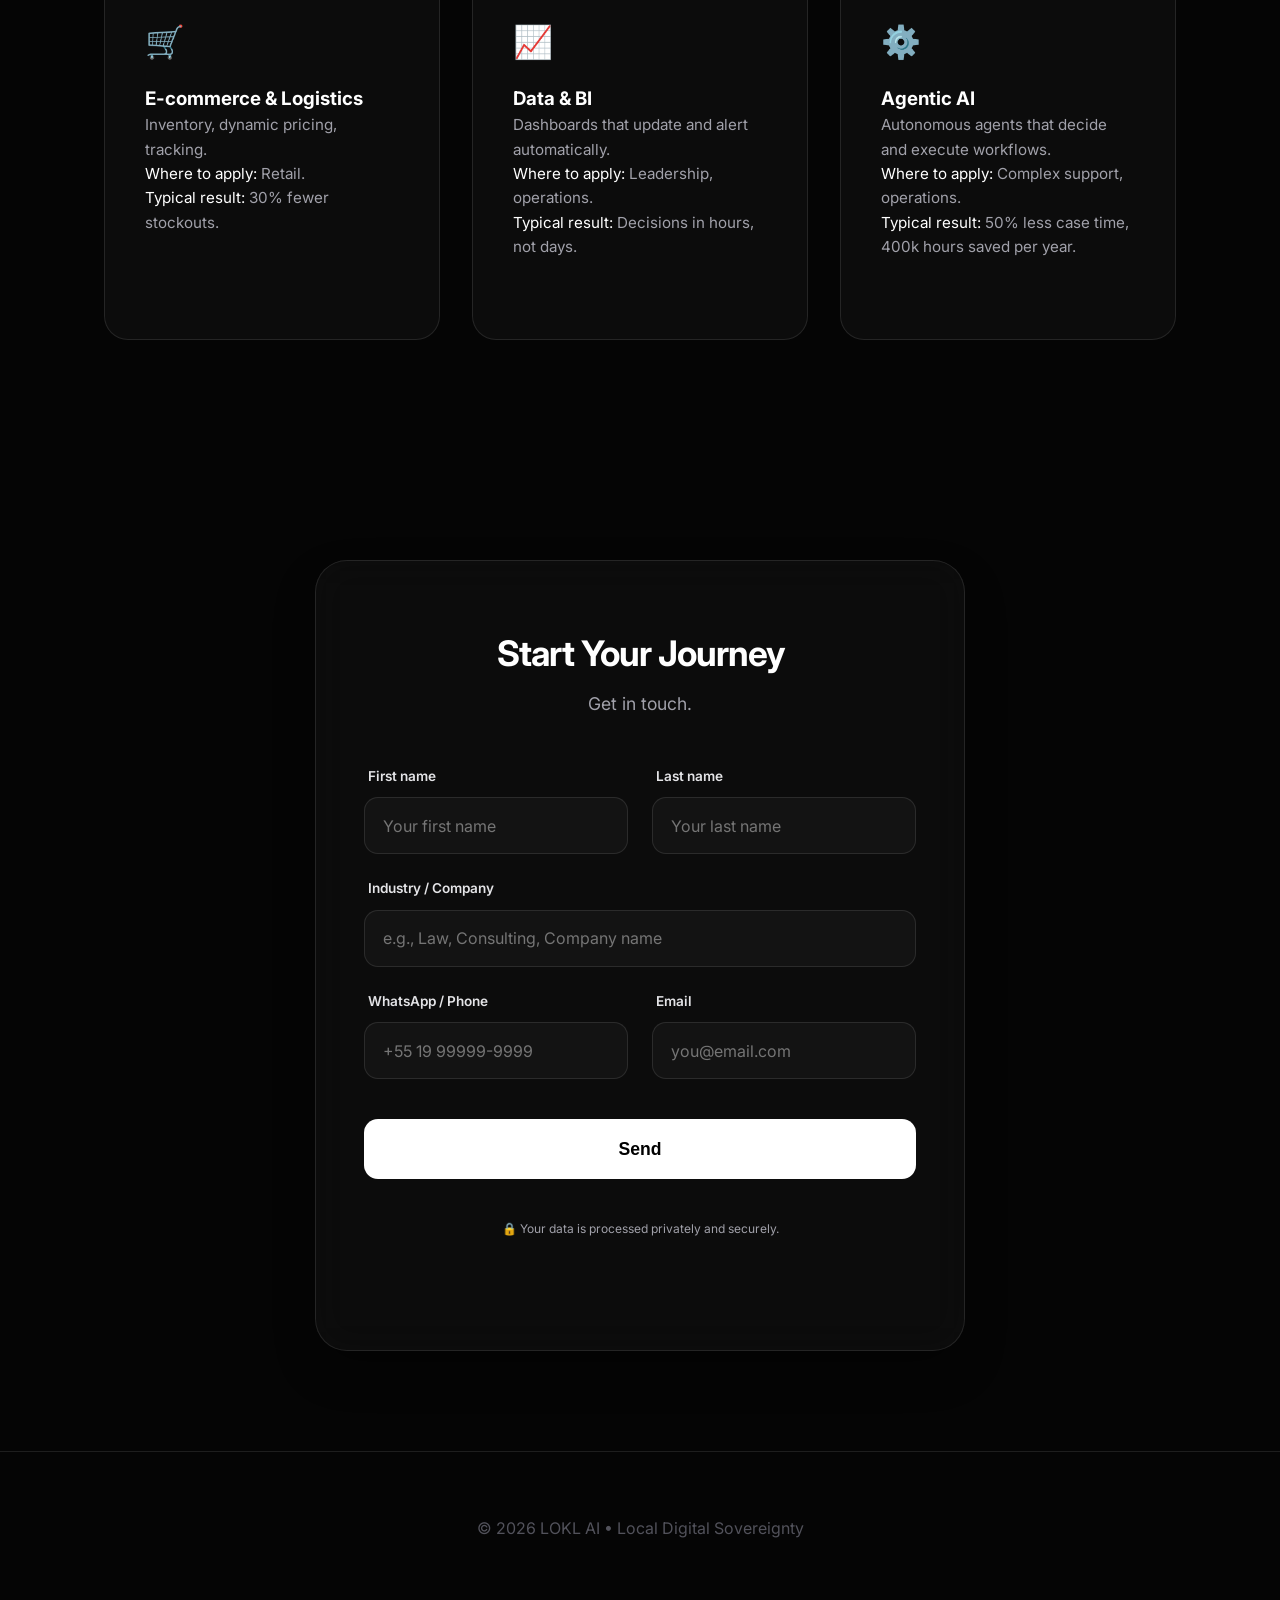
==== commit 963e5e10: "Main title updates." ====
--- a/en/index.html
+++ b/en/index.html
@@ -129,7 +129,7 @@
 
     <main>
     <section class="hero reveal">
-        <h1>Digital automations that work for you</h1>
+        <h1>Digital automations that works for you</h1>
         <p>See in a simple way how to automate marketing, sales, support and boring tasks while saving money.</p>
         <div class="cta-container">
             <a href="#contact" class="cta-button">GET IN TOUCH</a>
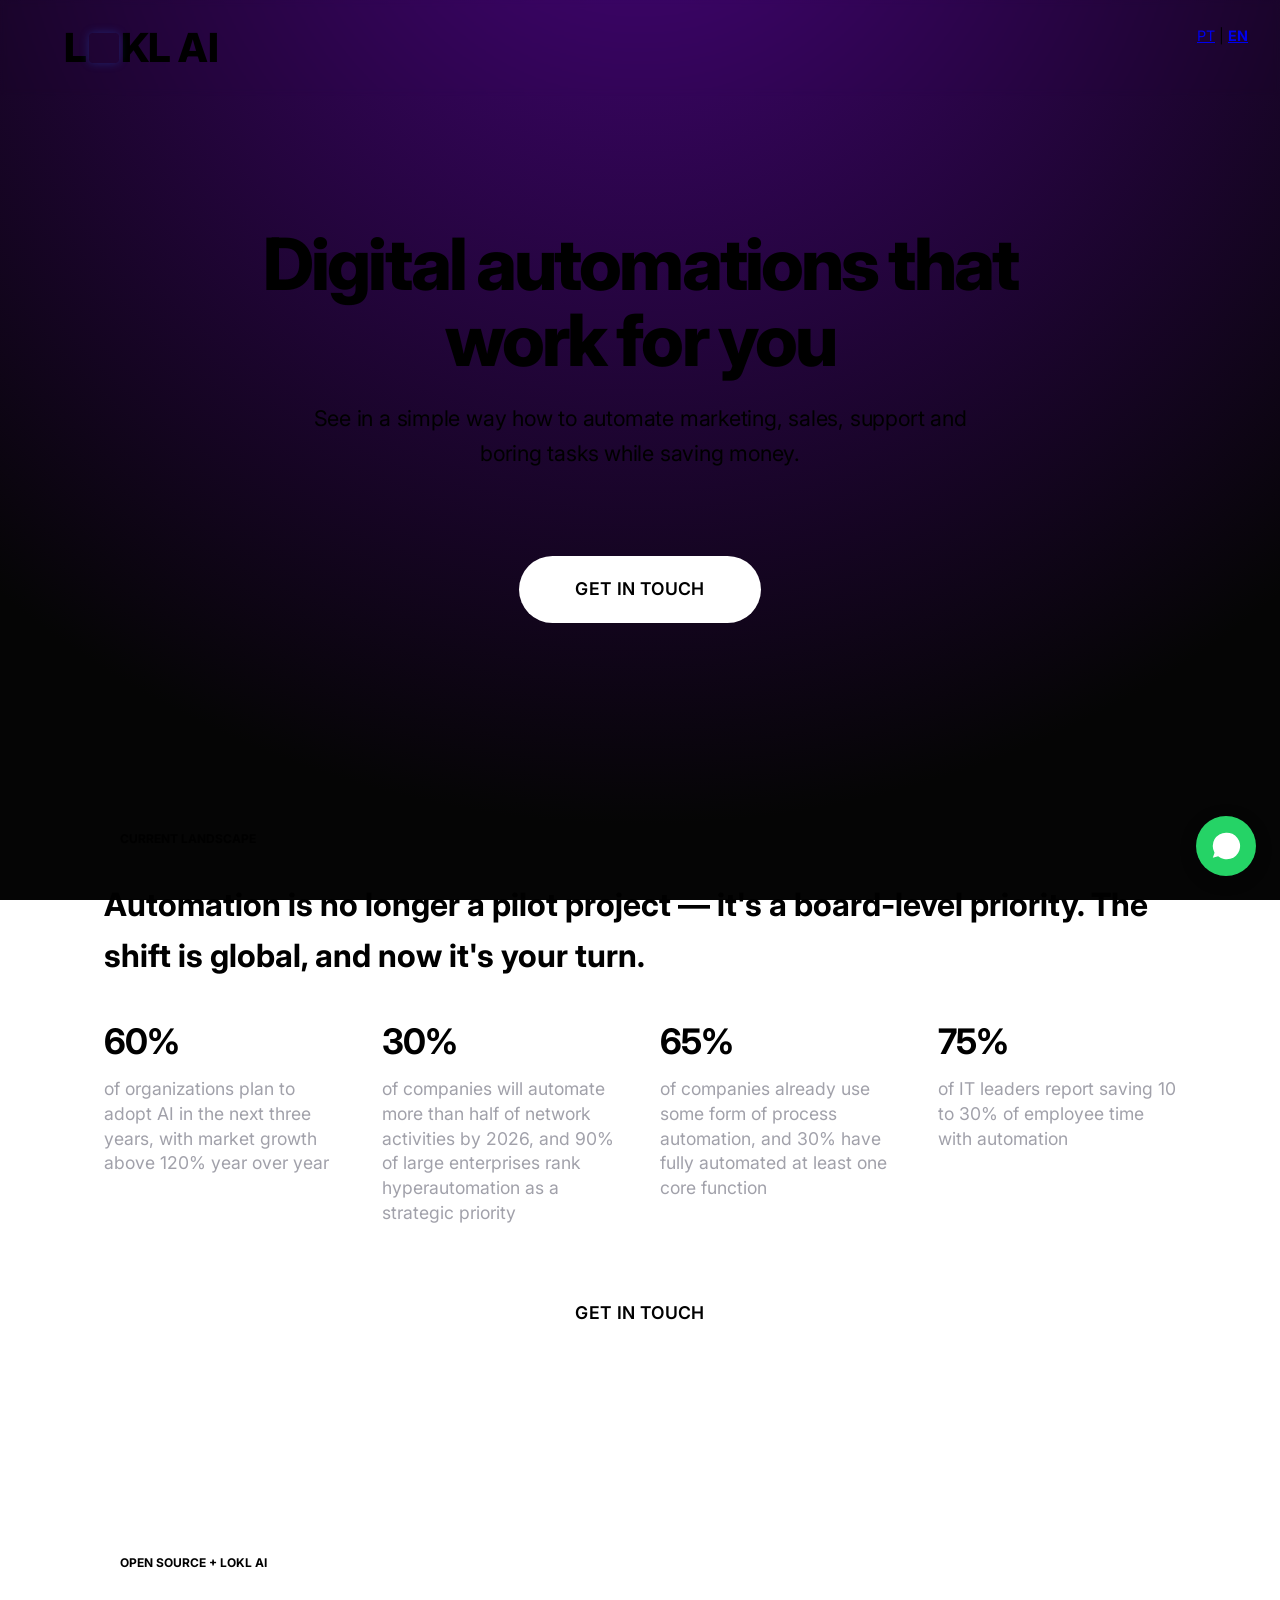
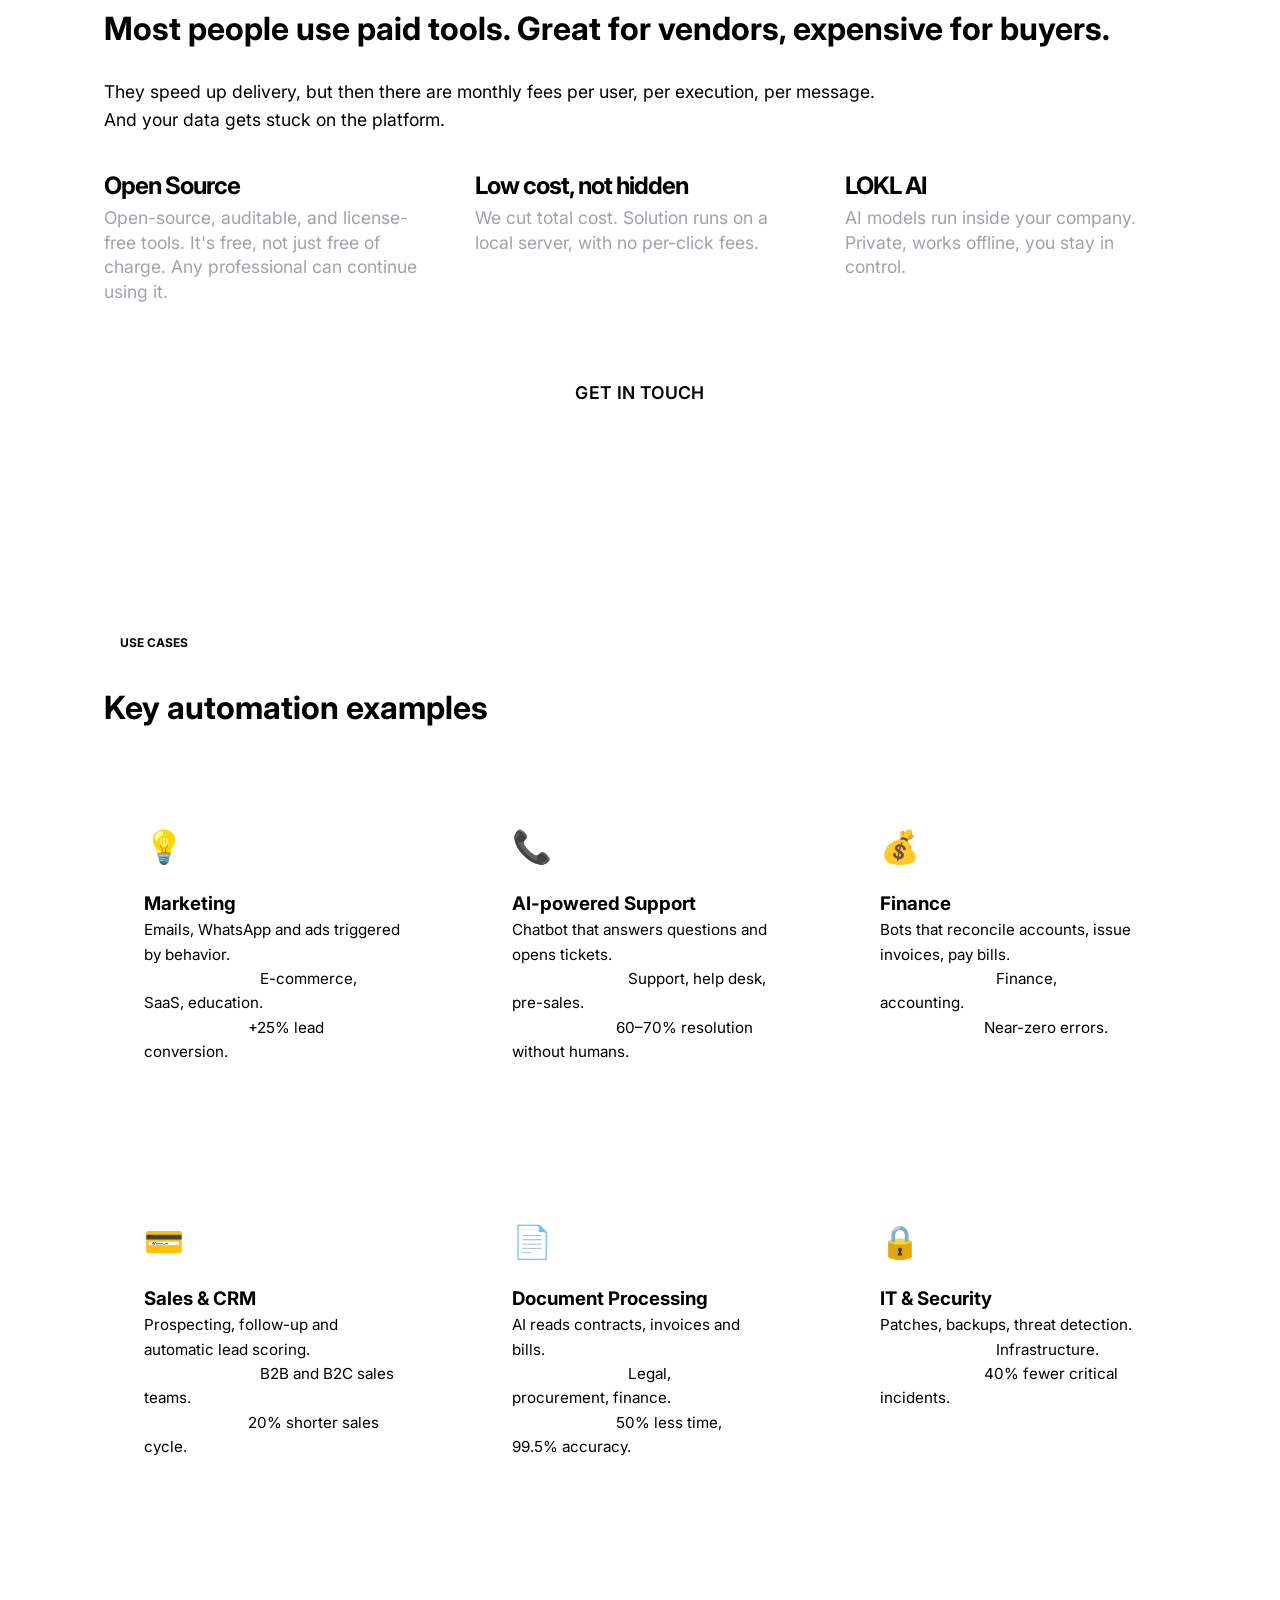
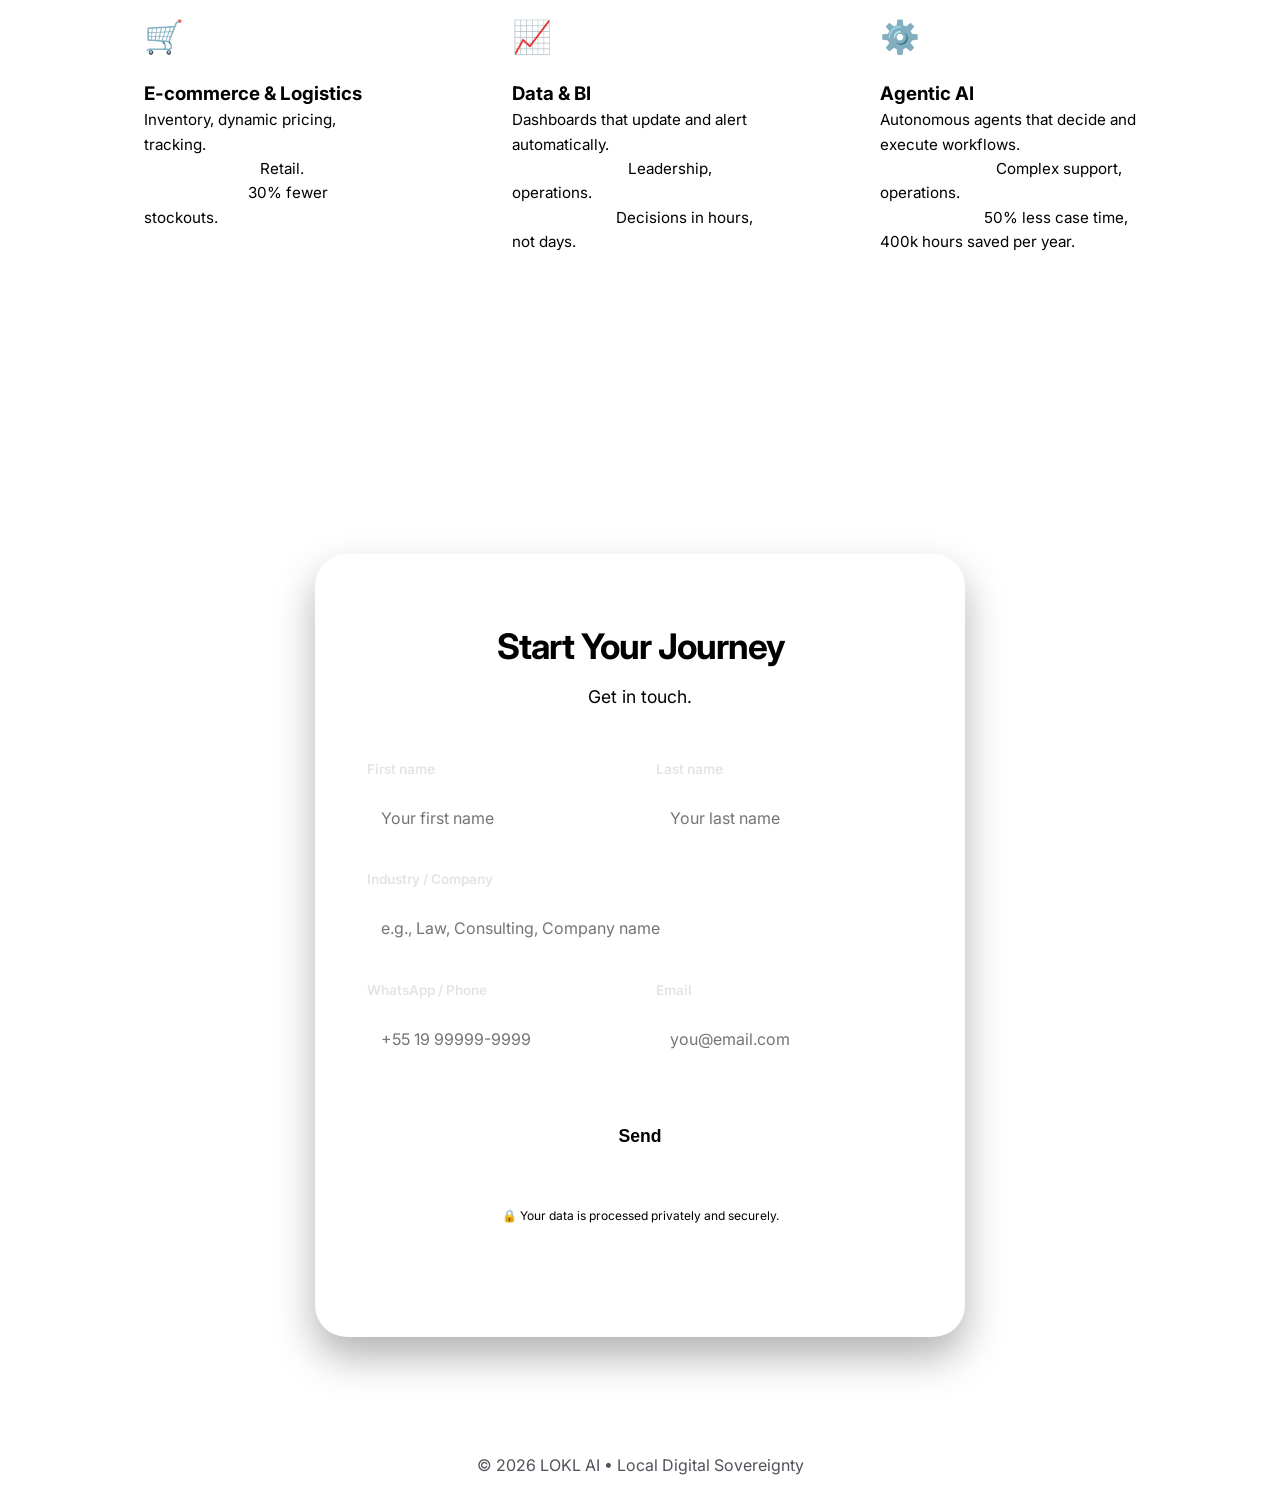
==== commit b96e57e5: "Revert "Main title updates." This reverts commit 963e5e105a01477c7eb67fad87f2cab652a3be7e.  Problema" ====
--- a/en/index.html
+++ b/en/index.html
@@ -129,7 +129,7 @@
 
     <main>
     <section class="hero reveal">
-        <h1>Digital automations that works for you</h1>
+        <h1>Digital automations that work for you</h1>
         <p>See in a simple way how to automate marketing, sales, support and boring tasks while saving money.</p>
         <div class="cta-container">
             <a href="#contact" class="cta-button">GET IN TOUCH</a>
--- a/style.css
+++ b/style.css
@@ -1,4 +1,4 @@
-:root {
+footerroot {
     --primary: #ffffff;
     --accent: #2563eb;
     --accent-gradient: linear-gradient(135deg, #2563eb 0%, #7c3aed 100%);
@@ -430,7 +430,7 @@
 }
 
 /* Footer */
-footer { padding: 4rem 5%; text-align: center; border-top: 1px solid var(--border); color: #52525b; }
+footer { padding: 1rem 5%; text-align: center; border-top: 1px solid var(--border); color: #52525b; }
 
 /* Animações */
 .reveal { opacity: 0; transform: translateY(30px); transition: all 0.8s ease-out; }
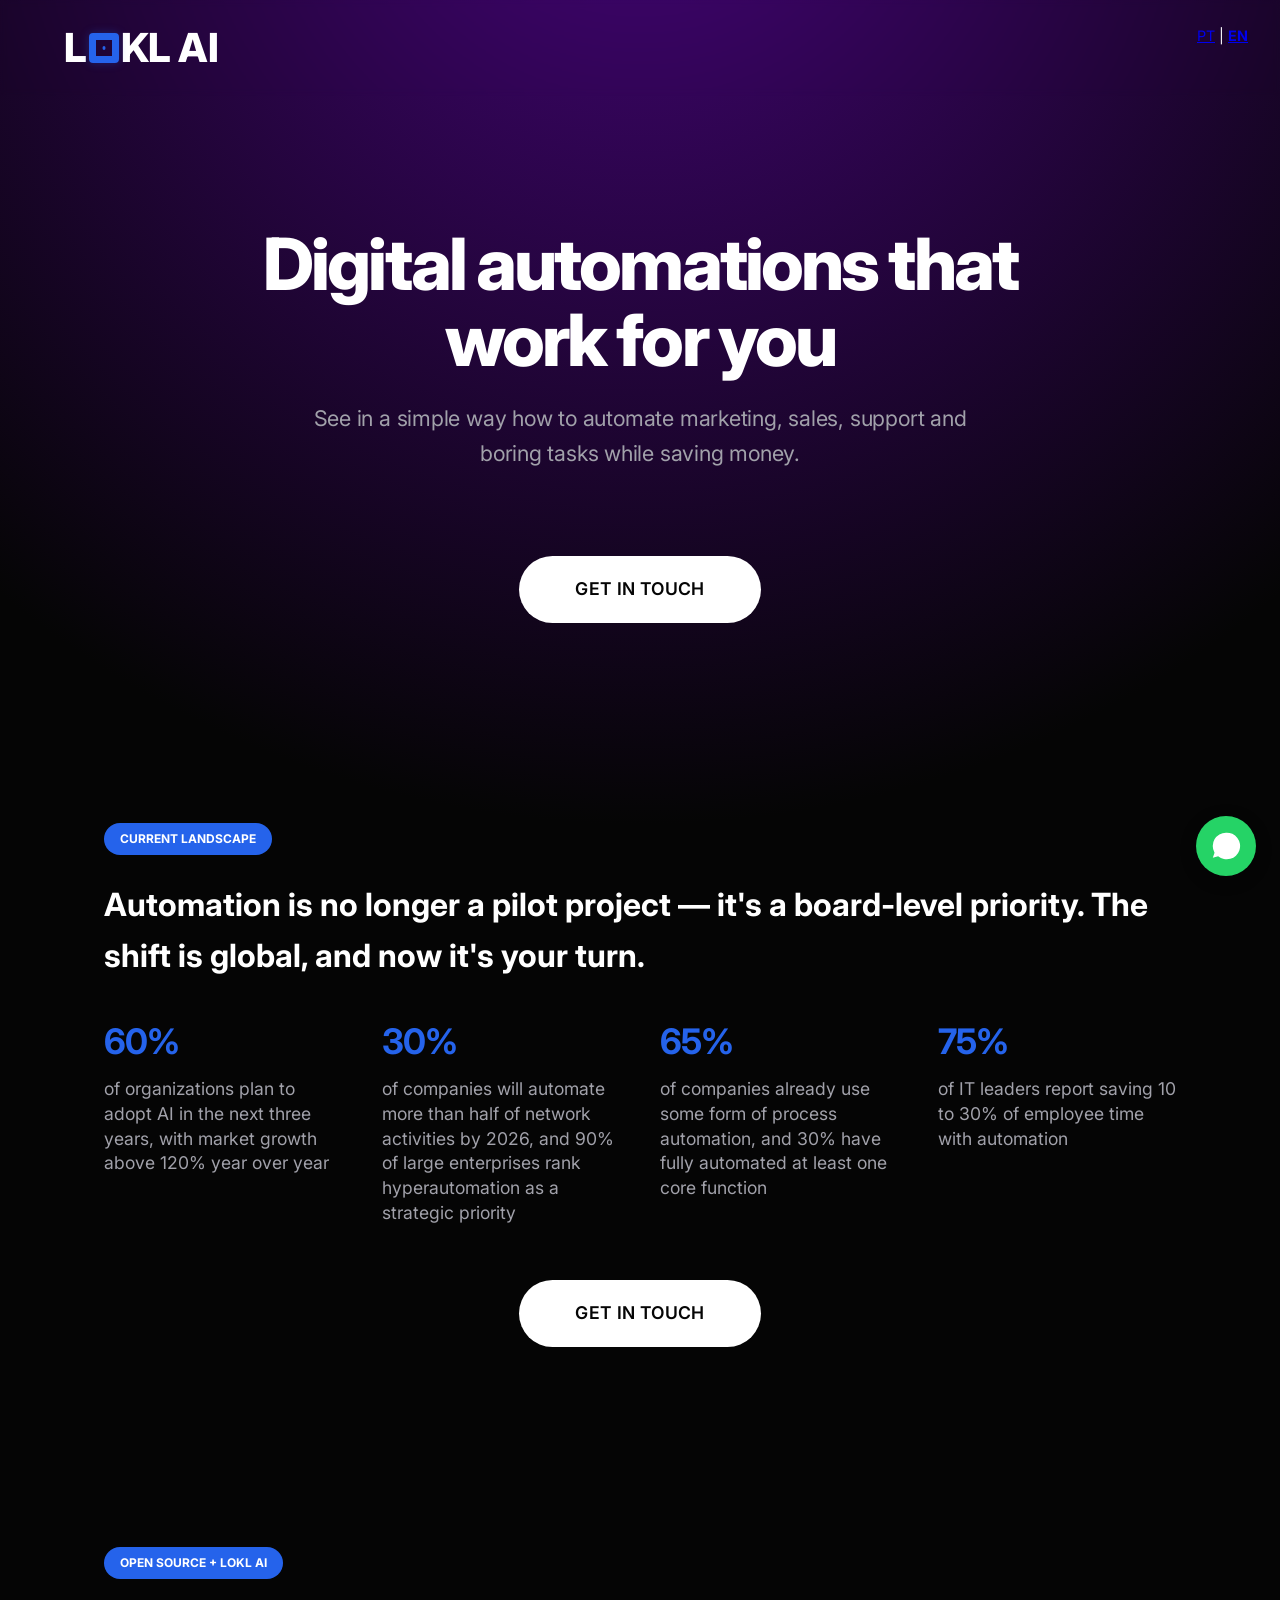
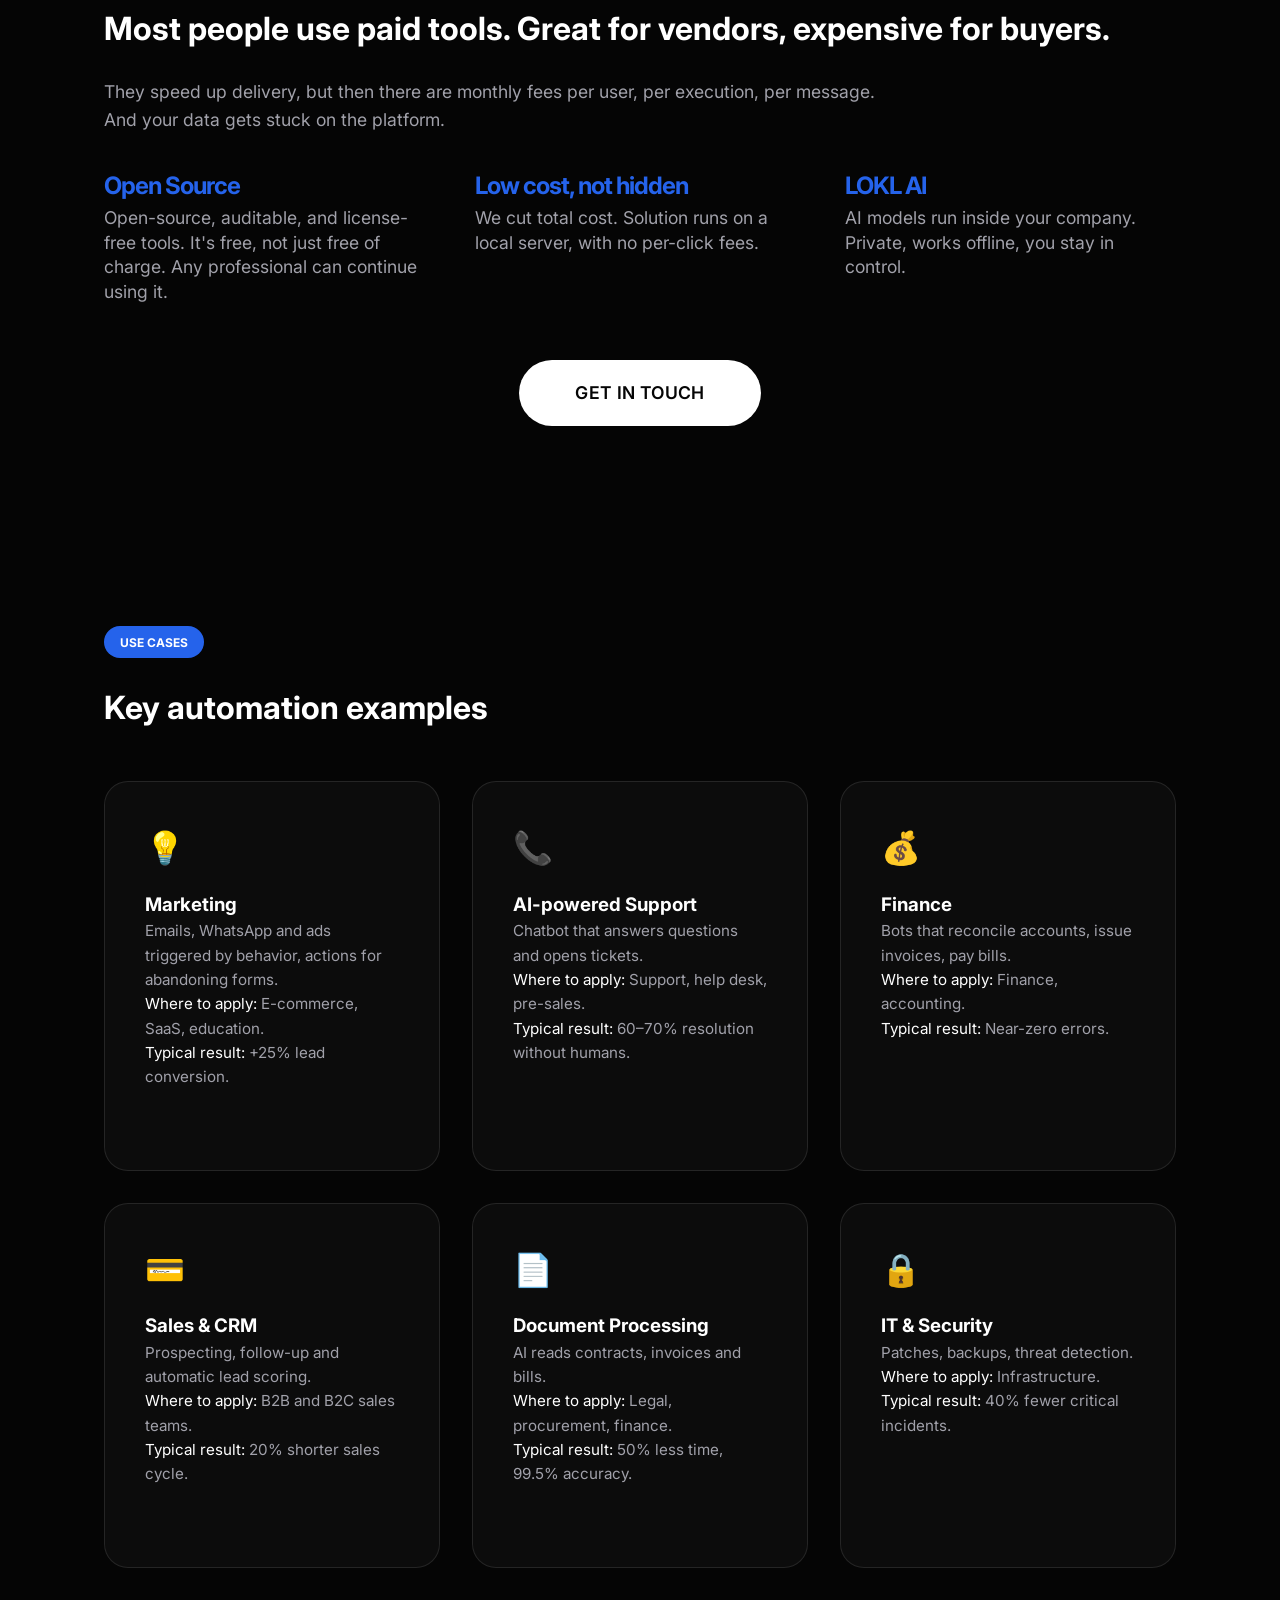
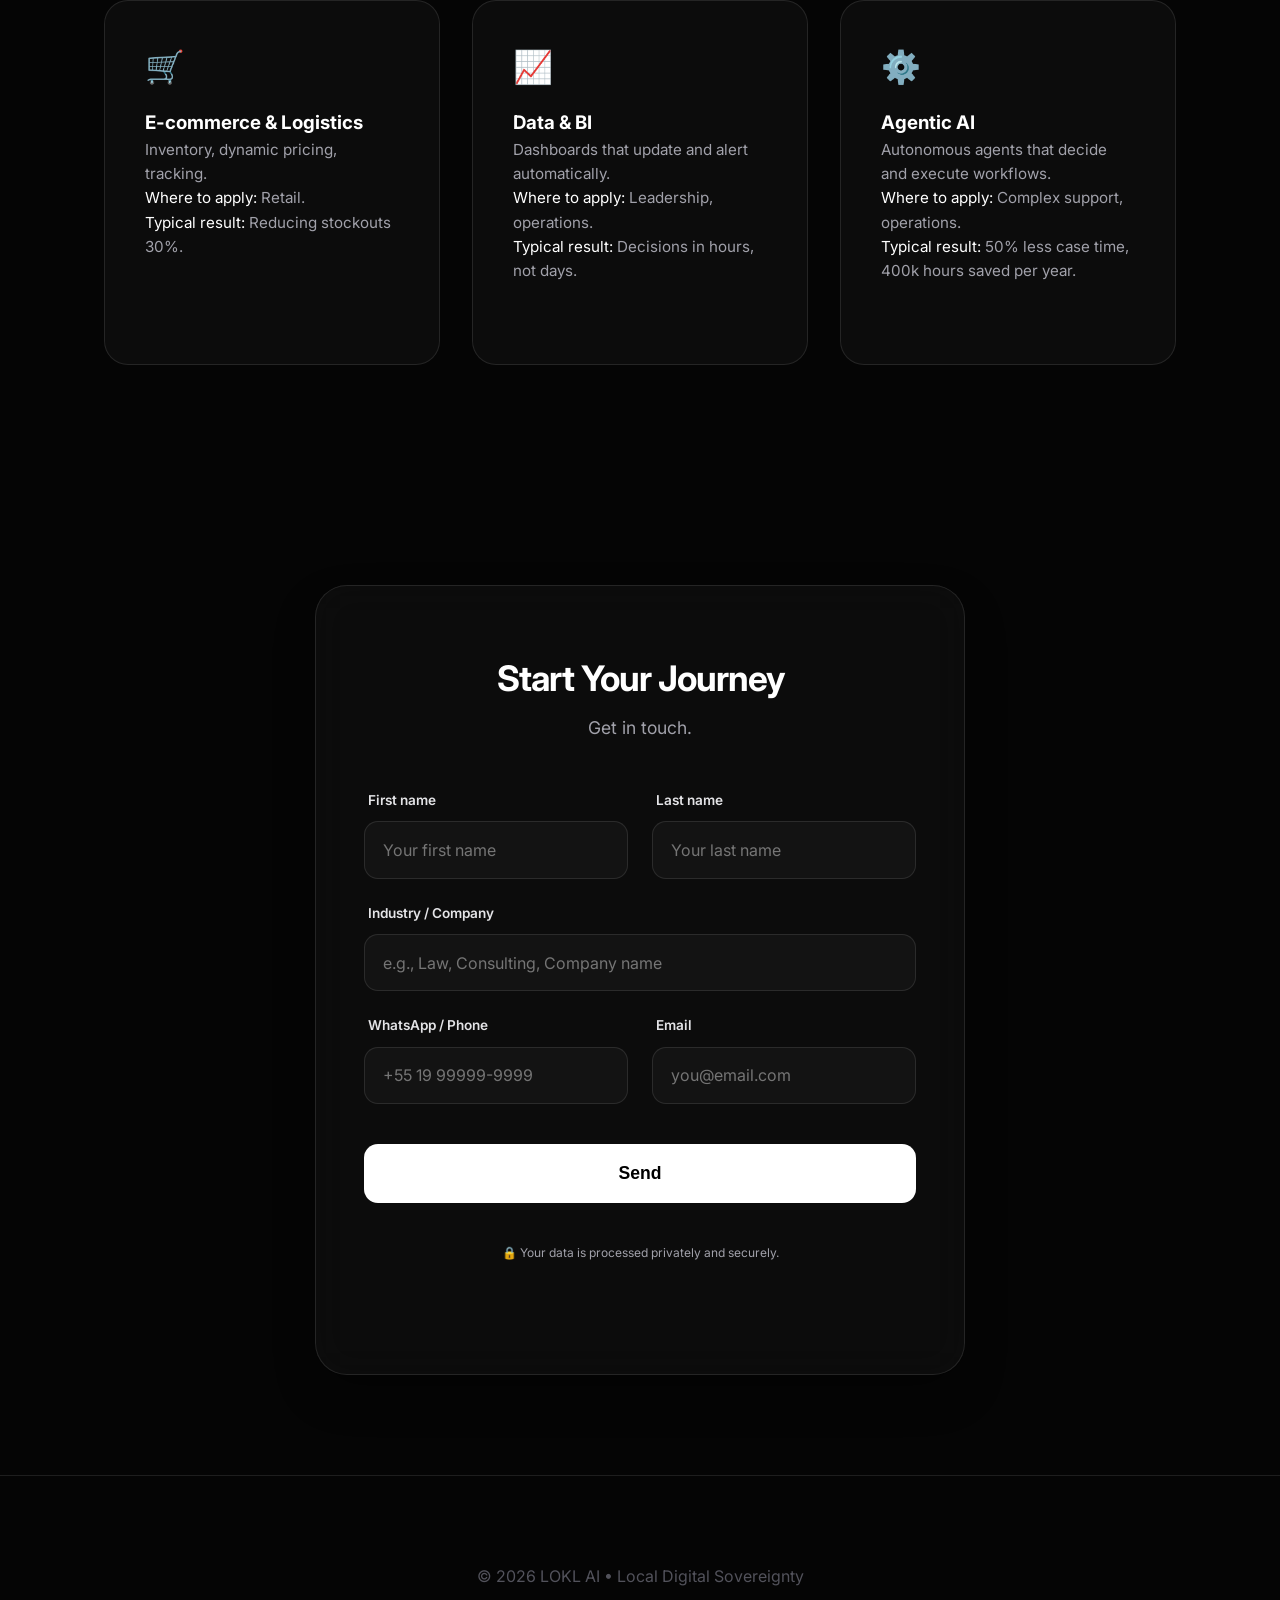
==== commit bbd5cafd: "Atualizações de textos, aplicações." ====
--- a/en/index.html
+++ b/en/index.html
@@ -173,7 +173,7 @@
                 <div class="rag-item">
                     <div class="rag-icon">💡</div>
                         <h3>Marketing</h3>
-                        <p>Emails, WhatsApp and ads triggered by behavior.<br>
+                        <p>Emails, WhatsApp and ads triggered by behavior, actions for abandoning forms.<br>
                         <span>Where to apply:</span> E-commerce, SaaS, education.<br>
                     <span>Typical result:</span> +25% lead conversion.</p>
                 </div>
@@ -217,7 +217,7 @@
                         <h3>E-commerce & Logistics</h3>
                         <p>Inventory, dynamic pricing, tracking.<br>
                         <span>Where to apply:</span> Retail.<br>
-                        <span>Typical result:</span> 30% fewer stockouts.</p>
+                        <span>Typical result:</span> Reducing stockouts 30%.</p>
                 </div>
                 <div class="rag-item">
                     <div class="rag-icon">📈</div>
--- a/style.css
+++ b/style.css
@@ -1,4 +1,4 @@
-footerroot {
+:root {
     --primary: #ffffff;
     --accent: #2563eb;
     --accent-gradient: linear-gradient(135deg, #2563eb 0%, #7c3aed 100%);
@@ -137,7 +137,7 @@
 
 /* Botões */
 .cta-button {
-    background: #ffffff; color: #000000;
+    background: var(--primary); color: var(--bg-dark);
     padding: 1rem 3rem; border-radius: 100px;
     text-decoration: none; font-weight: 600;
     transition: all 0.3s ease; display: inline-block;
@@ -430,7 +430,7 @@
 }
 
 /* Footer */
-footer { padding: 1rem 5%; text-align: center; border-top: 1px solid var(--border); color: #52525b; }
+footer { padding: 5.5rem 5%; text-align: center; border-top: 1px solid var(--border); color: #52525b; }
 
 /* Animações */
 .reveal { opacity: 0; transform: translateY(30px); transition: all 0.8s ease-out; }
